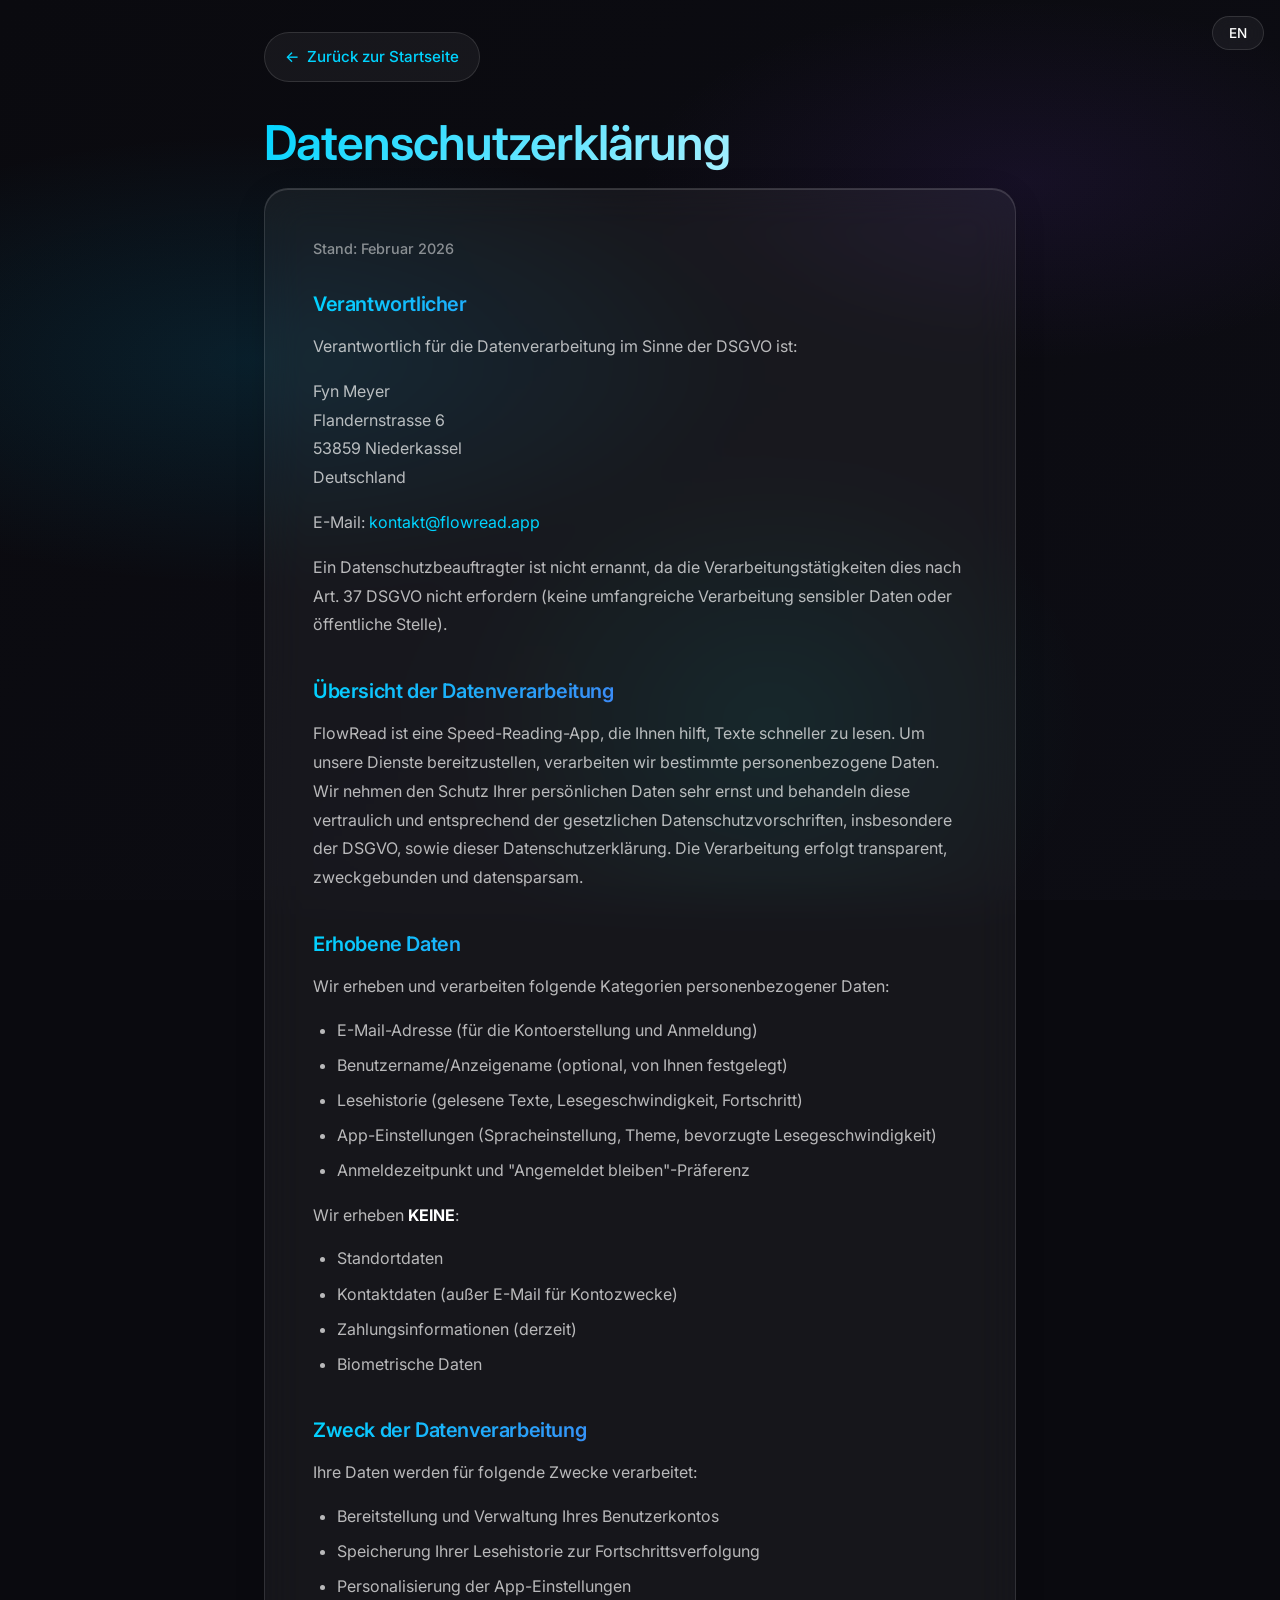
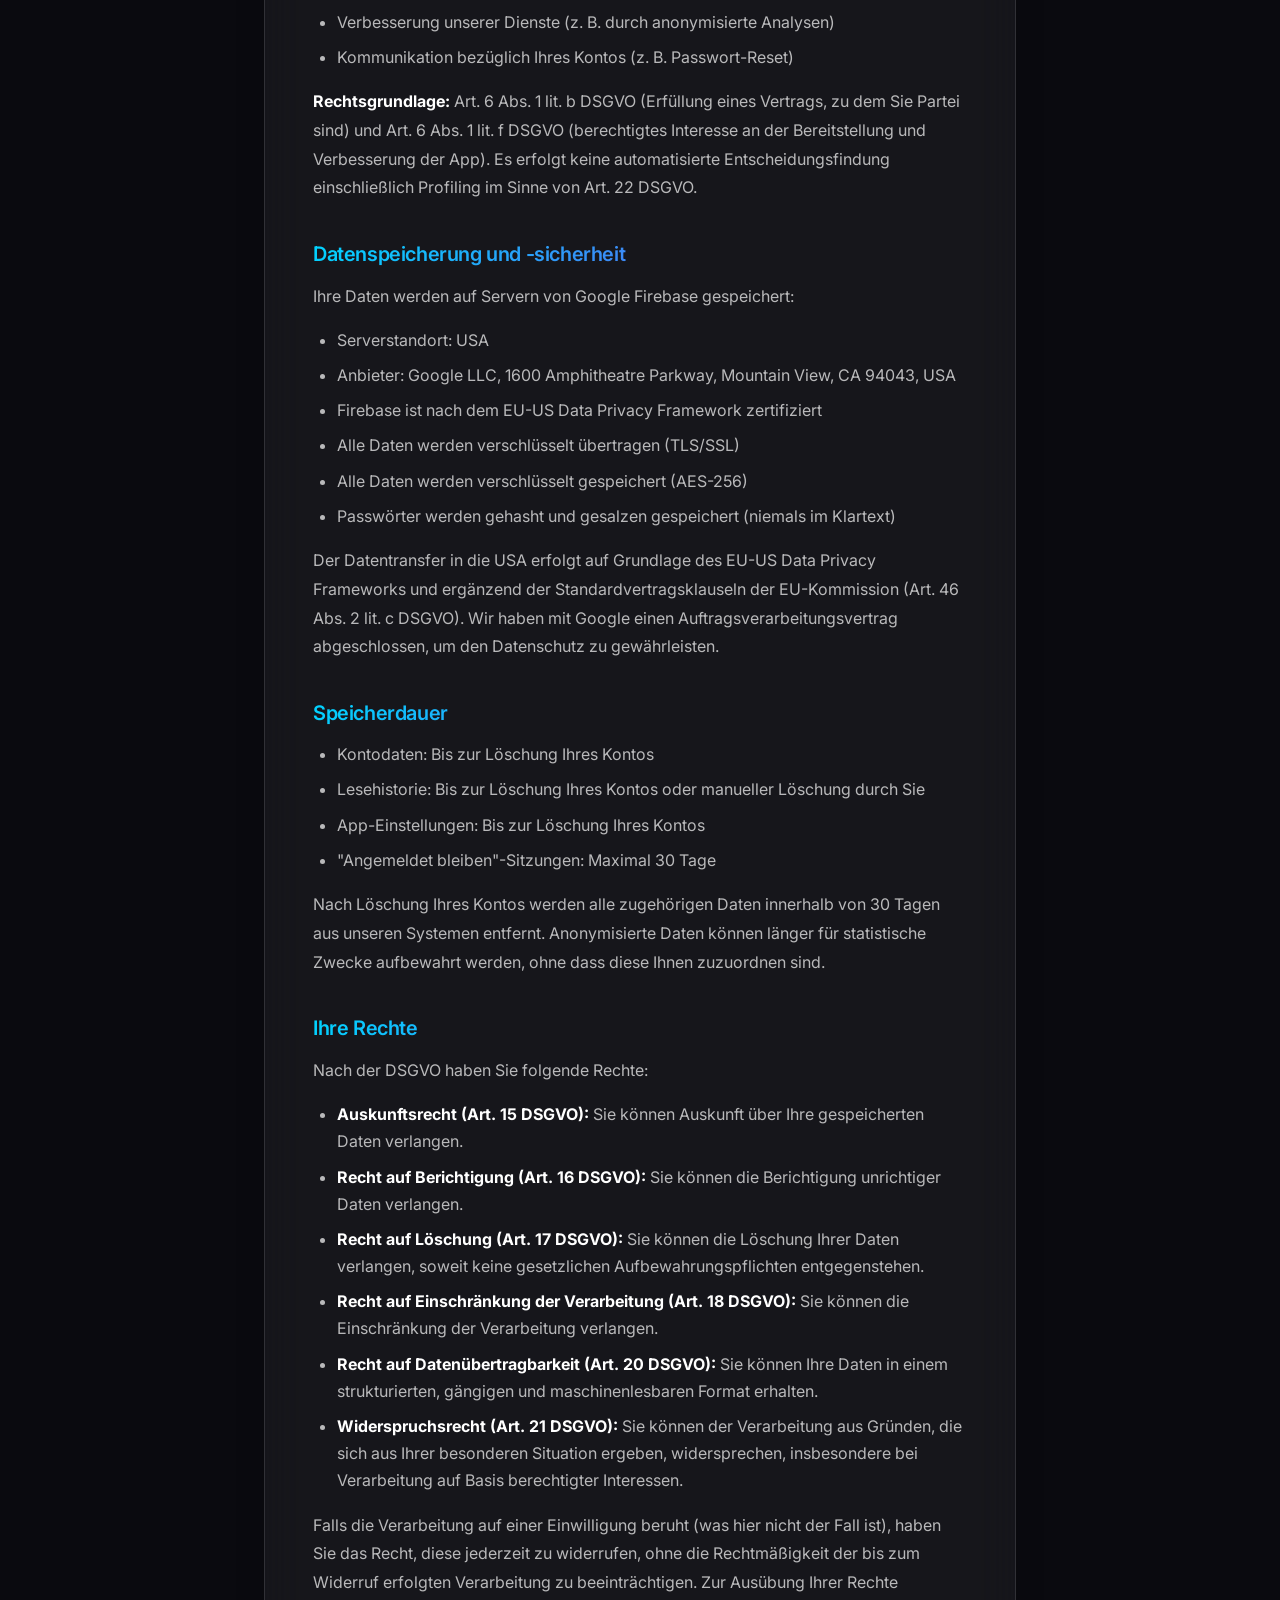
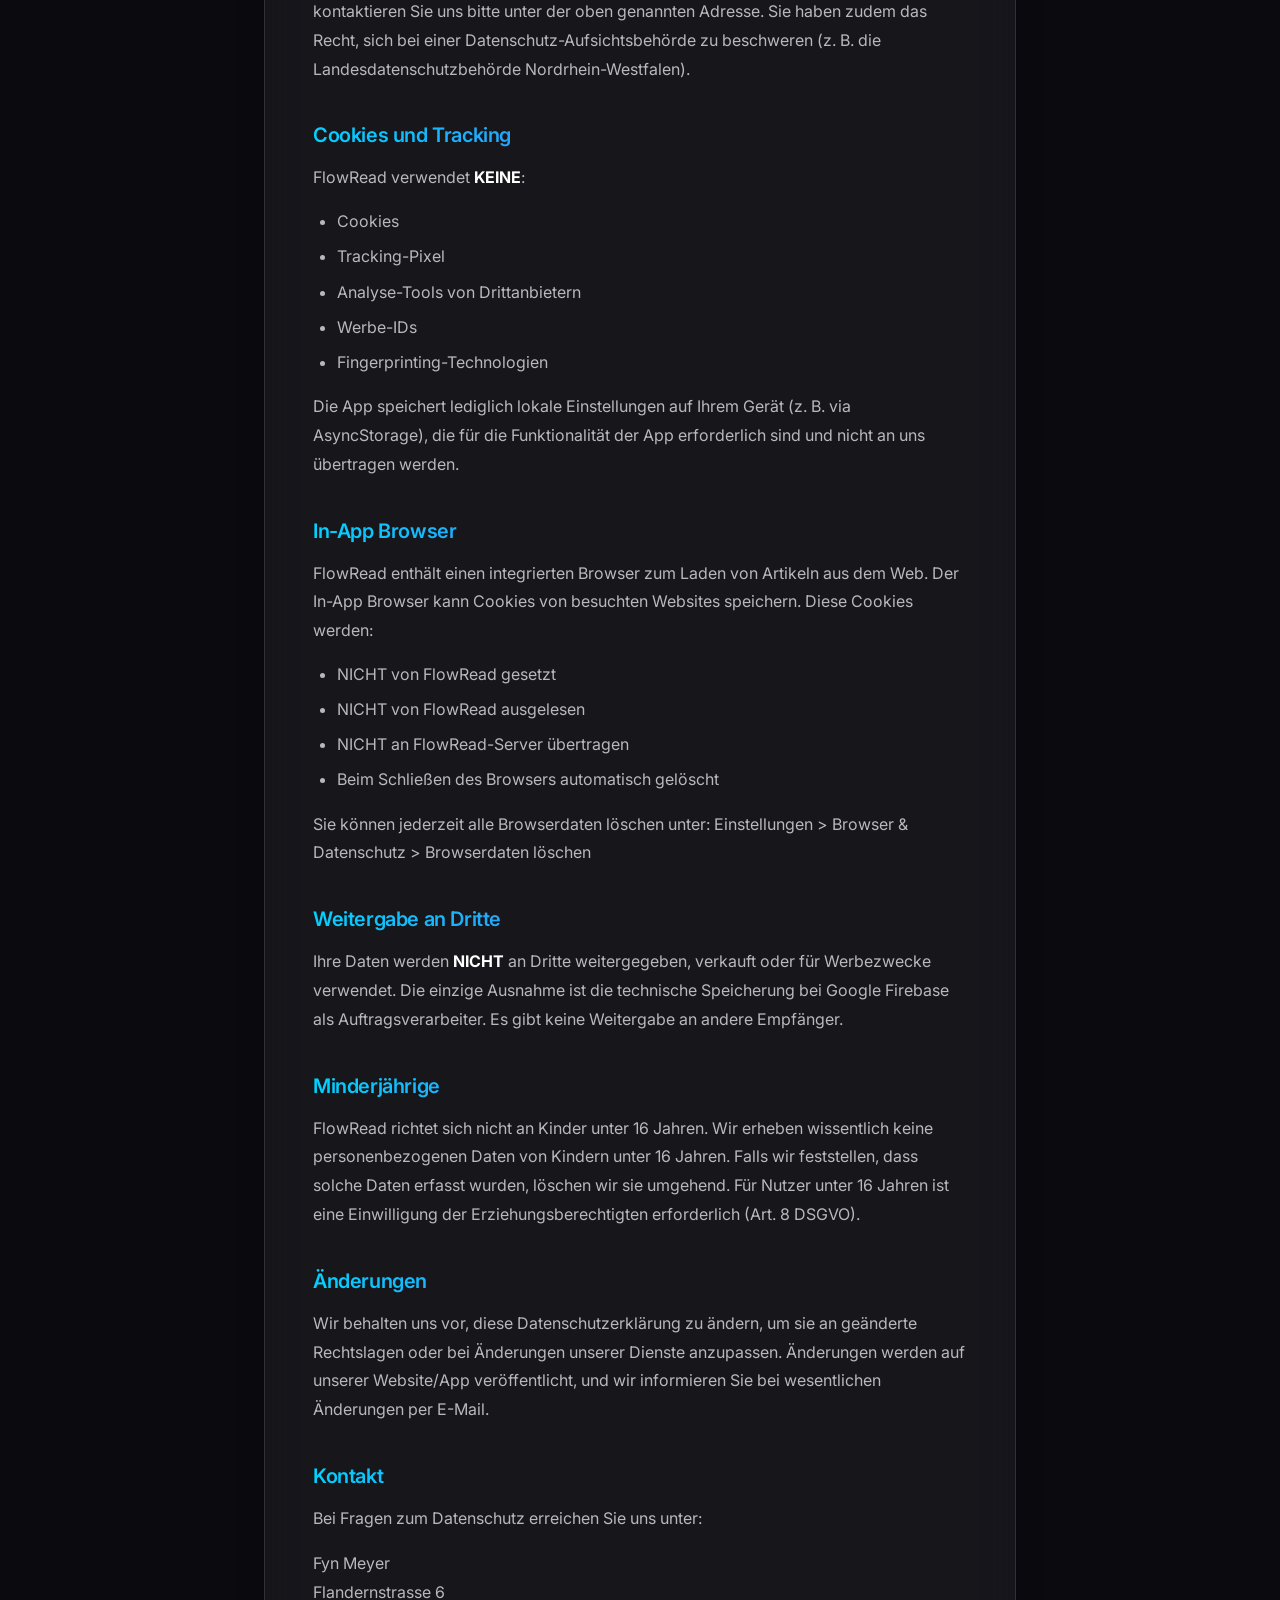
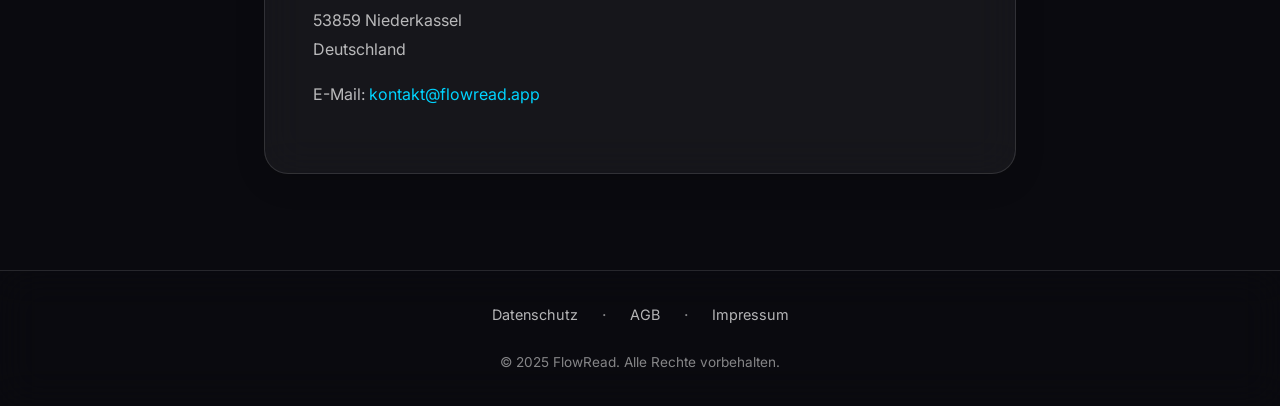
==== datenschutz.html @ d1036f28 "Initial commit: FlowRead website" ====
<!DOCTYPE html>
<html lang="de">
<head>
    <meta charset="UTF-8">
    <meta name="viewport" content="width=device-width, initial-scale=1.0, maximum-scale=5.0, viewport-fit=cover">
    <title>Datenschutz - FlowRead</title>
    <meta name="description" content="Datenschutzerklarung / Privacy Policy - FlowRead Speed Reading App">
    <link rel="icon" type="image/png" href="icon.png">
    <link rel="preconnect" href="https://fonts.googleapis.com">
    <link rel="preconnect" href="https://fonts.gstatic.com" crossorigin>
    <link href="https://fonts.googleapis.com/css2?family=Inter:wght@300;400;500;600;700&display=swap" rel="stylesheet">
    <style>
        /* ===== CSS CUSTOM PROPERTIES ===== */
        :root {
            --font-primary: 'Inter', -apple-system, BlinkMacSystemFont, 'Segoe UI', Roboto, sans-serif;
            --glass-bg: rgba(255, 255, 255, 0.05);
            --glass-bg-hover: rgba(255, 255, 255, 0.08);
            --glass-border: rgba(255, 255, 255, 0.12);
            --glass-border-hover: rgba(255, 255, 255, 0.2);
            --text-primary: #ffffff;
            --text-secondary: rgba(255, 255, 255, 0.7);
            --text-tertiary: rgba(255, 255, 255, 0.5);
            --accent-start: #00D4FF;
            --accent-end: #7C3AED;
            --accent-glow: rgba(0, 212, 255, 0.4);
            --ease-smooth: cubic-bezier(0.25, 0.46, 0.45, 0.94);
            --shadow-glass: 0 8px 32px rgba(0, 0, 0, 0.12), 0 2px 8px rgba(0, 0, 0, 0.06), inset 0 1px 0 rgba(255, 255, 255, 0.15);
            --shadow-glow: 0 0 40px var(--accent-glow);
            --safe-top: env(safe-area-inset-top);
            --safe-bottom: env(safe-area-inset-bottom);
            --safe-left: env(safe-area-inset-left);
            --safe-right: env(safe-area-inset-right);
        }

        *, *::before, *::after {
            margin: 0;
            padding: 0;
            box-sizing: border-box;
        }

        html {
            scroll-behavior: smooth;
        }

        body {
            font-family: var(--font-primary);
            color: var(--text-primary);
            line-height: 1.6;
            font-weight: 400;
            overflow-x: hidden;
            background: #0a0a0f;
            min-height: 100vh;
            padding-left: var(--safe-left);
            padding-right: var(--safe-right);
        }

        /* ===== ANIMATED MESH GRADIENT BACKGROUND ===== */
        .mesh-gradient {
            position: fixed;
            top: 0;
            left: 0;
            width: 100%;
            height: 100%;
            z-index: -1;
            background: linear-gradient(135deg, #0a0a0f 0%, #0d0d14 100%);
        }

        .mesh-gradient::before {
            content: '';
            position: absolute;
            top: 0;
            left: 0;
            width: 100%;
            height: 100%;
            background:
                radial-gradient(ellipse 80% 50% at 20% 40%, rgba(0, 150, 200, 0.15) 0%, transparent 50%),
                radial-gradient(ellipse 60% 40% at 80% 20%, rgba(100, 50, 180, 0.12) 0%, transparent 50%),
                radial-gradient(ellipse 50% 60% at 60% 80%, rgba(0, 180, 160, 0.1) 0%, transparent 50%);
            animation: meshMove 20s ease-in-out infinite;
        }

        @keyframes meshMove {
            0%, 100% { transform: translate(0, 0) scale(1); }
            25% { transform: translate(2%, -2%) scale(1.02); }
            50% { transform: translate(-1%, 3%) scale(0.98); }
            75% { transform: translate(-2%, -1%) scale(1.01); }
        }

        /* ===== TYPOGRAPHY ===== */
        h1, h2, h3 {
            font-weight: 600;
            line-height: 1.2;
            letter-spacing: -0.02em;
        }

        h1 {
            font-size: clamp(2rem, 5vw, 3rem);
            margin-bottom: 1rem;
        }

        .gradient-text {
            background: linear-gradient(135deg, var(--accent-start) 0%, #ffffff 50%, var(--accent-end) 100%);
            -webkit-background-clip: text;
            -webkit-text-fill-color: transparent;
            background-clip: text;
            background-size: 200% 200%;
            animation: gradientShift 8s ease infinite;
        }

        @keyframes gradientShift {
            0%, 100% { background-position: 0% 50%; }
            50% { background-position: 100% 50%; }
        }

        /* ===== MAIN CONTAINER ===== */
        .container {
            max-width: 800px;
            margin: 0 auto;
            padding: calc(2rem + var(--safe-top)) 1.5rem calc(2rem + var(--safe-bottom));
            position: relative;
            z-index: 1;
        }

        /* ===== BACK LINK ===== */
        .back-link {
            display: inline-flex;
            align-items: center;
            gap: 0.5rem;
            margin-bottom: 2rem;
            color: var(--accent-start);
            text-decoration: none;
            font-size: 0.95rem;
            font-weight: 500;
            padding: 0.75rem 1.25rem;
            background: var(--glass-bg);
            border: 1px solid var(--glass-border);
            border-radius: 50px;
            transition: all 0.3s var(--ease-smooth);
        }

        .back-link:hover {
            background: linear-gradient(135deg, var(--accent-start), var(--accent-end));
            color: #ffffff;
            border-color: transparent;
            box-shadow: var(--shadow-glow);
        }

        /* ===== LEGAL SECTION ===== */
        .legal-section {
            background: var(--glass-bg);
            backdrop-filter: blur(20px);
            -webkit-backdrop-filter: blur(20px);
            border: 1px solid var(--glass-border);
            border-radius: 24px;
            padding: 3rem;
            box-shadow: var(--shadow-glass);
        }

        .last-updated {
            color: var(--text-tertiary);
            font-size: 0.9rem;
            margin-bottom: 2rem;
            font-weight: 500;
        }

        .legal-content h3 {
            background: linear-gradient(135deg, var(--accent-start), var(--accent-end));
            -webkit-background-clip: text;
            -webkit-text-fill-color: transparent;
            background-clip: text;
            margin-top: 2.5rem;
            margin-bottom: 1rem;
            font-weight: 600;
            font-size: 1.25rem;
        }

        .legal-content h3:first-child {
            margin-top: 0;
        }

        .legal-content p {
            color: var(--text-secondary);
            margin-bottom: 1rem;
            line-height: 1.8;
        }

        .legal-content ul {
            margin-bottom: 1rem;
            padding-left: 1.5rem;
        }

        .legal-content li {
            color: var(--text-secondary);
            margin-bottom: 0.5rem;
            line-height: 1.7;
        }

        .legal-content a {
            color: var(--accent-start);
            text-decoration: none;
            transition: all 0.3s var(--ease-smooth);
        }

        .legal-content a:hover {
            text-decoration: underline;
            text-shadow: 0 0 10px var(--accent-glow);
        }

        .legal-content strong {
            color: var(--text-primary);
        }

        /* ===== LANGUAGE SWITCHING ===== */
        .lang-de, .lang-en { display: none; }
        [data-lang="de"] .lang-de { display: block; }
        [data-lang="en"] .lang-en { display: block; }
        [data-lang="de"] .lang-de-inline { display: inline; }
        [data-lang="en"] .lang-en-inline { display: inline; }
        .lang-de-inline, .lang-en-inline { display: none; }

        .lang-switch {
            position: fixed;
            top: calc(1rem + var(--safe-top));
            right: calc(1rem + var(--safe-right));
            background: var(--glass-bg);
            backdrop-filter: blur(10px);
            border: 1px solid var(--glass-border);
            border-radius: 50px;
            padding: 0.5rem 1rem;
            color: var(--text-primary);
            cursor: pointer;
            font-size: 0.85rem;
            font-weight: 500;
            font-family: var(--font-primary);
            transition: all 0.3s var(--ease-smooth);
            z-index: 100;
        }

        .lang-switch:hover {
            background: var(--glass-bg-hover);
            border-color: var(--accent-start);
            box-shadow: var(--shadow-glow);
        }

        /* ===== FOOTER ===== */
        footer {
            background: rgba(10, 10, 15, 0.8);
            backdrop-filter: blur(20px);
            -webkit-backdrop-filter: blur(20px);
            border-top: 1px solid var(--glass-border);
            padding: 2rem 1.5rem calc(2rem + var(--safe-bottom));
            margin-top: 4rem;
            position: relative;
            z-index: 1;
        }

        .footer-content {
            max-width: 800px;
            margin: 0 auto;
            text-align: center;
        }

        .footer-links {
            display: flex;
            justify-content: center;
            gap: 1.5rem;
            flex-wrap: wrap;
            margin-bottom: 1.5rem;
        }

        .footer-links a {
            color: var(--text-secondary);
            text-decoration: none;
            font-size: 0.9rem;
            transition: all 0.3s var(--ease-smooth);
        }

        .footer-links a:hover {
            color: var(--accent-start);
        }

        .footer-links .separator {
            color: var(--text-tertiary);
        }

        .footer-bottom p {
            font-size: 0.85rem;
            color: var(--text-tertiary);
        }

        /* ===== RESPONSIVE ===== */
        @media (max-width: 600px) {
            .container {
                padding: calc(1.5rem + var(--safe-top)) 1rem calc(1.5rem + var(--safe-bottom));
            }

            .legal-section {
                padding: 1.5rem;
                border-radius: 20px;
            }

            .footer-links {
                flex-direction: column;
                gap: 0.75rem;
            }

            .footer-links .separator {
                display: none;
            }
        }
    </style>
</head>
<body data-lang="de">
    <div class="mesh-gradient"></div>

    <button class="lang-switch" onclick="toggleLanguage()">
        <span class="lang-de-inline">EN</span>
        <span class="lang-en-inline">DE</span>
    </button>

    <div class="container">
        <a href="index.html" class="back-link">
            <span>&#8592;</span>
            <span class="lang-de-inline">Zur&uuml;ck zur Startseite</span>
            <span class="lang-en-inline">Back to Homepage</span>
        </a>

        <h1 class="gradient-text">
            <span class="lang-de">Datenschutzerkl&auml;rung</span>
            <span class="lang-en">Privacy Policy</span>
        </h1>

        <!-- German Privacy Policy -->
        <div class="lang-de">
            <div class="legal-section">
                <p class="last-updated">Stand: Februar 2026</p>
                <div class="legal-content">
                    <h3>Verantwortlicher</h3>
                    <p>Verantwortlich f&uuml;r die Datenverarbeitung im Sinne der DSGVO ist:</p>
                    <p>Fyn Meyer<br>
                    Flandernstrasse 6<br>
                    53859 Niederkassel<br>
                    Deutschland</p>
                    <p>E-Mail: <a href="mailto:kontakt@flowread.app">kontakt@flowread.app</a></p>
                    <p>Ein Datenschutzbeauftragter ist nicht ernannt, da die Verarbeitungst&auml;tigkeiten dies nach Art. 37 DSGVO nicht erfordern (keine umfangreiche Verarbeitung sensibler Daten oder &ouml;ffentliche Stelle).</p>

                    <h3>&Uuml;bersicht der Datenverarbeitung</h3>
                    <p>FlowRead ist eine Speed-Reading-App, die Ihnen hilft, Texte schneller zu lesen. Um unsere Dienste bereitzustellen, verarbeiten wir bestimmte personenbezogene Daten. Wir nehmen den Schutz Ihrer pers&ouml;nlichen Daten sehr ernst und behandeln diese vertraulich und entsprechend der gesetzlichen Datenschutzvorschriften, insbesondere der DSGVO, sowie dieser Datenschutzerkl&auml;rung. Die Verarbeitung erfolgt transparent, zweckgebunden und datensparsam.</p>

                    <h3>Erhobene Daten</h3>
                    <p>Wir erheben und verarbeiten folgende Kategorien personenbezogener Daten:</p>
                    <ul>
                        <li>E-Mail-Adresse (f&uuml;r die Kontoerstellung und Anmeldung)</li>
                        <li>Benutzername/Anzeigename (optional, von Ihnen festgelegt)</li>
                        <li>Lesehistorie (gelesene Texte, Lesegeschwindigkeit, Fortschritt)</li>
                        <li>App-Einstellungen (Spracheinstellung, Theme, bevorzugte Lesegeschwindigkeit)</li>
                        <li>Anmeldezeitpunkt und "Angemeldet bleiben"-Pr&auml;ferenz</li>
                    </ul>
                    <p>Wir erheben <strong>KEINE</strong>:</p>
                    <ul>
                        <li>Standortdaten</li>
                        <li>Kontaktdaten (au&szlig;er E-Mail f&uuml;r Kontozwecke)</li>
                        <li>Zahlungsinformationen (derzeit)</li>
                        <li>Biometrische Daten</li>
                    </ul>

                    <h3>Zweck der Datenverarbeitung</h3>
                    <p>Ihre Daten werden f&uuml;r folgende Zwecke verarbeitet:</p>
                    <ul>
                        <li>Bereitstellung und Verwaltung Ihres Benutzerkontos</li>
                        <li>Speicherung Ihrer Lesehistorie zur Fortschrittsverfolgung</li>
                        <li>Personalisierung der App-Einstellungen</li>
                        <li>Verbesserung unserer Dienste (z. B. durch anonymisierte Analysen)</li>
                        <li>Kommunikation bez&uuml;glich Ihres Kontos (z. B. Passwort-Reset)</li>
                    </ul>
                    <p><strong>Rechtsgrundlage:</strong> Art. 6 Abs. 1 lit. b DSGVO (Erf&uuml;llung eines Vertrags, zu dem Sie Partei sind) und Art. 6 Abs. 1 lit. f DSGVO (berechtigtes Interesse an der Bereitstellung und Verbesserung der App). Es erfolgt keine automatisierte Entscheidungsfindung einschlie&szlig;lich Profiling im Sinne von Art. 22 DSGVO.</p>

                    <h3>Datenspeicherung und -sicherheit</h3>
                    <p>Ihre Daten werden auf Servern von Google Firebase gespeichert:</p>
                    <ul>
                        <li>Serverstandort: USA</li>
                        <li>Anbieter: Google LLC, 1600 Amphitheatre Parkway, Mountain View, CA 94043, USA</li>
                        <li>Firebase ist nach dem EU-US Data Privacy Framework zertifiziert</li>
                        <li>Alle Daten werden verschl&uuml;sselt &uuml;bertragen (TLS/SSL)</li>
                        <li>Alle Daten werden verschl&uuml;sselt gespeichert (AES-256)</li>
                        <li>Passw&ouml;rter werden gehasht und gesalzen gespeichert (niemals im Klartext)</li>
                    </ul>
                    <p>Der Datentransfer in die USA erfolgt auf Grundlage des EU-US Data Privacy Frameworks und erg&auml;nzend der Standardvertragsklauseln der EU-Kommission (Art. 46 Abs. 2 lit. c DSGVO). Wir haben mit Google einen Auftragsverarbeitungsvertrag abgeschlossen, um den Datenschutz zu gew&auml;hrleisten.</p>

                    <h3>Speicherdauer</h3>
                    <ul>
                        <li>Kontodaten: Bis zur L&ouml;schung Ihres Kontos</li>
                        <li>Lesehistorie: Bis zur L&ouml;schung Ihres Kontos oder manueller L&ouml;schung durch Sie</li>
                        <li>App-Einstellungen: Bis zur L&ouml;schung Ihres Kontos</li>
                        <li>"Angemeldet bleiben"-Sitzungen: Maximal 30 Tage</li>
                    </ul>
                    <p>Nach L&ouml;schung Ihres Kontos werden alle zugeh&ouml;rigen Daten innerhalb von 30 Tagen aus unseren Systemen entfernt. Anonymisierte Daten k&ouml;nnen l&auml;nger f&uuml;r statistische Zwecke aufbewahrt werden, ohne dass diese Ihnen zuzuordnen sind.</p>

                    <h3>Ihre Rechte</h3>
                    <p>Nach der DSGVO haben Sie folgende Rechte:</p>
                    <ul>
                        <li><strong>Auskunftsrecht (Art. 15 DSGVO):</strong> Sie k&ouml;nnen Auskunft &uuml;ber Ihre gespeicherten Daten verlangen.</li>
                        <li><strong>Recht auf Berichtigung (Art. 16 DSGVO):</strong> Sie k&ouml;nnen die Berichtigung unrichtiger Daten verlangen.</li>
                        <li><strong>Recht auf L&ouml;schung (Art. 17 DSGVO):</strong> Sie k&ouml;nnen die L&ouml;schung Ihrer Daten verlangen, soweit keine gesetzlichen Aufbewahrungspflichten entgegenstehen.</li>
                        <li><strong>Recht auf Einschr&auml;nkung der Verarbeitung (Art. 18 DSGVO):</strong> Sie k&ouml;nnen die Einschr&auml;nkung der Verarbeitung verlangen.</li>
                        <li><strong>Recht auf Daten&uuml;bertragbarkeit (Art. 20 DSGVO):</strong> Sie k&ouml;nnen Ihre Daten in einem strukturierten, g&auml;ngigen und maschinenlesbaren Format erhalten.</li>
                        <li><strong>Widerspruchsrecht (Art. 21 DSGVO):</strong> Sie k&ouml;nnen der Verarbeitung aus Gr&uuml;nden, die sich aus Ihrer besonderen Situation ergeben, widersprechen, insbesondere bei Verarbeitung auf Basis berechtigter Interessen.</li>
                    </ul>
                    <p>Falls die Verarbeitung auf einer Einwilligung beruht (was hier nicht der Fall ist), haben Sie das Recht, diese jederzeit zu widerrufen, ohne die Rechtm&auml;&szlig;igkeit der bis zum Widerruf erfolgten Verarbeitung zu beeintr&auml;chtigen. Zur Aus&uuml;bung Ihrer Rechte kontaktieren Sie uns bitte unter der oben genannten Adresse. Sie haben zudem das Recht, sich bei einer Datenschutz-Aufsichtsbeh&ouml;rde zu beschweren (z. B. die Landesdatenschutzbeh&ouml;rde Nordrhein-Westfalen).</p>

                    <h3>Cookies und Tracking</h3>
                    <p>FlowRead verwendet <strong>KEINE</strong>:</p>
                    <ul>
                        <li>Cookies</li>
                        <li>Tracking-Pixel</li>
                        <li>Analyse-Tools von Drittanbietern</li>
                        <li>Werbe-IDs</li>
                        <li>Fingerprinting-Technologien</li>
                    </ul>
                    <p>Die App speichert lediglich lokale Einstellungen auf Ihrem Ger&auml;t (z. B. via AsyncStorage), die f&uuml;r die Funktionalit&auml;t der App erforderlich sind und nicht an uns &uuml;bertragen werden.</p>

                    <h3>In-App Browser</h3>
                    <p>FlowRead enth&auml;lt einen integrierten Browser zum Laden von Artikeln aus dem Web. Der In-App Browser kann Cookies von besuchten Websites speichern. Diese Cookies werden:</p>
                    <ul>
                        <li>NICHT von FlowRead gesetzt</li>
                        <li>NICHT von FlowRead ausgelesen</li>
                        <li>NICHT an FlowRead-Server &uuml;bertragen</li>
                        <li>Beim Schlie&szlig;en des Browsers automatisch gel&ouml;scht</li>
                    </ul>
                    <p>Sie k&ouml;nnen jederzeit alle Browserdaten l&ouml;schen unter: Einstellungen &gt; Browser &amp; Datenschutz &gt; Browserdaten l&ouml;schen</p>

                    <h3>Weitergabe an Dritte</h3>
                    <p>Ihre Daten werden <strong>NICHT</strong> an Dritte weitergegeben, verkauft oder f&uuml;r Werbezwecke verwendet. Die einzige Ausnahme ist die technische Speicherung bei Google Firebase als Auftragsverarbeiter. Es gibt keine Weitergabe an andere Empf&auml;nger.</p>

                    <h3>Minderj&auml;hrige</h3>
                    <p>FlowRead richtet sich nicht an Kinder unter 16 Jahren. Wir erheben wissentlich keine personenbezogenen Daten von Kindern unter 16 Jahren. Falls wir feststellen, dass solche Daten erfasst wurden, l&ouml;schen wir sie umgehend. F&uuml;r Nutzer unter 16 Jahren ist eine Einwilligung der Erziehungsberechtigten erforderlich (Art. 8 DSGVO).</p>

                    <h3>&Auml;nderungen</h3>
                    <p>Wir behalten uns vor, diese Datenschutzerkl&auml;rung zu &auml;ndern, um sie an ge&auml;nderte Rechtslagen oder bei &Auml;nderungen unserer Dienste anzupassen. &Auml;nderungen werden auf unserer Website/App ver&ouml;ffentlicht, und wir informieren Sie bei wesentlichen &Auml;nderungen per E-Mail.</p>

                    <h3>Kontakt</h3>
                    <p>Bei Fragen zum Datenschutz erreichen Sie uns unter:</p>
                    <p>Fyn Meyer<br>
                    Flandernstrasse 6<br>
                    53859 Niederkassel<br>
                    Deutschland</p>
                    <p>E-Mail: <a href="mailto:kontakt@flowread.app">kontakt@flowread.app</a></p>
                </div>
            </div>
        </div>

        <!-- English Privacy Policy -->
        <div class="lang-en">
            <div class="legal-section">
                <p class="last-updated">Last updated: February 2026</p>
                <div class="legal-content">
                    <h3>Data Controller</h3>
                    <p>The party responsible for data processing under the GDPR is:</p>
                    <p>Fyn Meyer<br>
                    Flandernstrasse 6<br>
                    53859 Niederkassel<br>
                    Germany</p>
                    <p>Email: <a href="mailto:kontakt@flowread.app">kontakt@flowread.app</a></p>
                    <p>A data protection officer has not been appointed, as the processing activities do not require this under Art. 37 GDPR (no extensive processing of sensitive data or public authority).</p>

                    <h3>Overview of Data Processing</h3>
                    <p>FlowRead is a speed reading app designed to help you read texts faster. To provide our services, we process certain personal data. We take the protection of your personal data very seriously and treat it confidentially and in accordance with statutory data protection regulations, in particular the GDPR, and this privacy policy. Processing is carried out transparently, for specified purposes, and with data minimization.</p>

                    <h3>Data Collected</h3>
                    <p>We collect and process the following categories of personal data:</p>
                    <ul>
                        <li>Email address (for account creation and login)</li>
                        <li>Username/display name (optional, set by you)</li>
                        <li>Reading history (texts read, reading speed, progress)</li>
                        <li>App settings (language preference, theme, preferred reading speed)</li>
                        <li>Login timestamp and "Stay logged in" preference</li>
                    </ul>
                    <p>We <strong>DO NOT</strong> collect:</p>
                    <ul>
                        <li>Location data</li>
                        <li>Contact information (except email for account purposes)</li>
                        <li>Payment information (currently)</li>
                        <li>Biometric data</li>
                    </ul>

                    <h3>Purpose of Data Processing</h3>
                    <p>Your data is processed for the following purposes:</p>
                    <ul>
                        <li>Providing and managing your user account</li>
                        <li>Storing your reading history for progress tracking</li>
                        <li>Personalizing app settings</li>
                        <li>Improving our services (e.g., through anonymized analyses)</li>
                        <li>Communication regarding your account (e.g., password reset)</li>
                    </ul>
                    <p><strong>Legal basis:</strong> Art. 6(1)(b) GDPR (performance of a contract to which you are a party) and Art. 6(1)(f) GDPR (legitimate interest in providing and improving the app). No automated decision-making including profiling within the meaning of Art. 22 GDPR takes place.</p>

                    <h3>Data Storage and Security</h3>
                    <p>Your data is stored on Google Firebase servers:</p>
                    <ul>
                        <li>Server location: USA</li>
                        <li>Provider: Google LLC, 1600 Amphitheatre Parkway, Mountain View, CA 94043, USA</li>
                        <li>Firebase is certified under the EU-US Data Privacy Framework</li>
                        <li>All data is encrypted in transit (TLS/SSL)</li>
                        <li>All data is encrypted at rest (AES-256)</li>
                        <li>Passwords are hashed and salted (never stored in plain text)</li>
                    </ul>
                    <p>Data transfer to the USA is based on the EU-US Data Privacy Framework and additionally the EU Commission's Standard Contractual Clauses (Art. 46(2)(c) GDPR). We have concluded a data processing agreement with Google to ensure data protection.</p>

                    <h3>Storage Duration</h3>
                    <ul>
                        <li>Account data: Until deletion of your account</li>
                        <li>Reading history: Until deletion of your account or manual deletion by you</li>
                        <li>App settings: Until deletion of your account</li>
                        <li>"Stay logged in" sessions: Maximum 30 days</li>
                    </ul>
                    <p>After deletion of your account, all associated data will be removed from our systems within 30 days. Anonymized data may be retained longer for statistical purposes without being attributable to you.</p>

                    <h3>Your Rights</h3>
                    <p>Under the GDPR, you have the following rights:</p>
                    <ul>
                        <li><strong>Right of access (Art. 15 GDPR):</strong> You can request information about your stored data.</li>
                        <li><strong>Right to rectification (Art. 16 GDPR):</strong> You can request correction of inaccurate data.</li>
                        <li><strong>Right to erasure (Art. 17 GDPR):</strong> You can request deletion of your data, provided no legal retention obligations apply.</li>
                        <li><strong>Right to restriction of processing (Art. 18 GDPR):</strong> You can request restriction of processing.</li>
                        <li><strong>Right to data portability (Art. 20 GDPR):</strong> You can receive your data in a structured, commonly used and machine-readable format.</li>
                        <li><strong>Right to object (Art. 21 GDPR):</strong> You can object to processing for reasons relating to your particular situation, especially where processing is based on legitimate interests.</li>
                    </ul>
                    <p>If processing is based on consent (which is not the case here), you have the right to withdraw it at any time without affecting the lawfulness of processing prior to withdrawal. To exercise your rights, please contact us at the address above. You also have the right to lodge a complaint with a data protection supervisory authority (e.g., the State Data Protection Authority of North Rhine-Westphalia).</p>

                    <h3>Cookies and Tracking</h3>
                    <p>FlowRead <strong>does NOT</strong> use:</p>
                    <ul>
                        <li>Cookies</li>
                        <li>Tracking pixels</li>
                        <li>Third-party analytics tools</li>
                        <li>Advertising IDs</li>
                        <li>Fingerprinting technologies</li>
                    </ul>
                    <p>The app only stores local settings on your device (e.g., via AsyncStorage) that are necessary for app functionality and are not transmitted to us.</p>

                    <h3>In-App Browser</h3>
                    <p>FlowRead includes an integrated browser for loading articles from the web. The in-app browser may store cookies from visited websites. These cookies are:</p>
                    <ul>
                        <li>NOT set by FlowRead</li>
                        <li>NOT read by FlowRead</li>
                        <li>NOT transmitted to FlowRead servers</li>
                        <li>Automatically deleted when closing the browser</li>
                    </ul>
                    <p>You can delete all browser data at any time under: Settings &gt; Browser &amp; Privacy &gt; Clear Browser Data</p>

                    <h3>Disclosure to Third Parties</h3>
                    <p>Your data is <strong>NOT</strong> shared with, sold to, or used for advertising purposes by third parties. The only exception is technical storage with Google Firebase as a data processor. There is no disclosure to other recipients.</p>

                    <h3>Minors</h3>
                    <p>FlowRead is not directed at children under 16 years of age. We do not knowingly collect personal data from children under 16. If we discover that such data has been collected, we will delete it immediately. For users under 16, parental consent is required (Art. 8 GDPR).</p>

                    <h3>Changes</h3>
                    <p>We reserve the right to modify this privacy policy to adapt it to changed legal situations or when changes are made to our services. Changes will be published on our website/app, and we will inform you of material changes by email.</p>

                    <h3>Contact</h3>
                    <p>For questions about data protection, you can reach us at:</p>
                    <p>Fyn Meyer<br>
                    Flandernstrasse 6<br>
                    53859 Niederkassel<br>
                    Germany</p>
                    <p>Email: <a href="mailto:kontakt@flowread.app">kontakt@flowread.app</a></p>
                </div>
            </div>
        </div>
    </div>

    <footer>
        <div class="footer-content">
            <div class="footer-links">
                <a href="datenschutz.html">
                    <span class="lang-de-inline">Datenschutz</span>
                    <span class="lang-en-inline">Privacy Policy</span>
                </a>
                <span class="separator">&middot;</span>
                <a href="nutzungsbedingungen.html">
                    <span class="lang-de-inline">AGB</span>
                    <span class="lang-en-inline">Terms of Service</span>
                </a>
                <span class="separator">&middot;</span>
                <a href="impressum.html">
                    <span class="lang-de-inline">Impressum</span>
                    <span class="lang-en-inline">Legal Notice</span>
                </a>
            </div>
            <div class="footer-bottom">
                <p>&copy; 2025 FlowRead. <span class="lang-de-inline">Alle Rechte vorbehalten.</span><span class="lang-en-inline">All rights reserved.</span></p>
            </div>
        </div>
    </footer>

    <script>
        function toggleLanguage() {
            const body = document.body;
            const currentLang = body.getAttribute('data-lang');
            const newLang = currentLang === 'de' ? 'en' : 'de';
            body.setAttribute('data-lang', newLang);
            document.documentElement.lang = newLang;
            localStorage.setItem('flowread-lang', newLang);
        }

        const savedLang = localStorage.getItem('flowread-lang');
        if (savedLang) {
            document.body.setAttribute('data-lang', savedLang);
            document.documentElement.lang = savedLang;
        }
    </script>
</body>
</html>
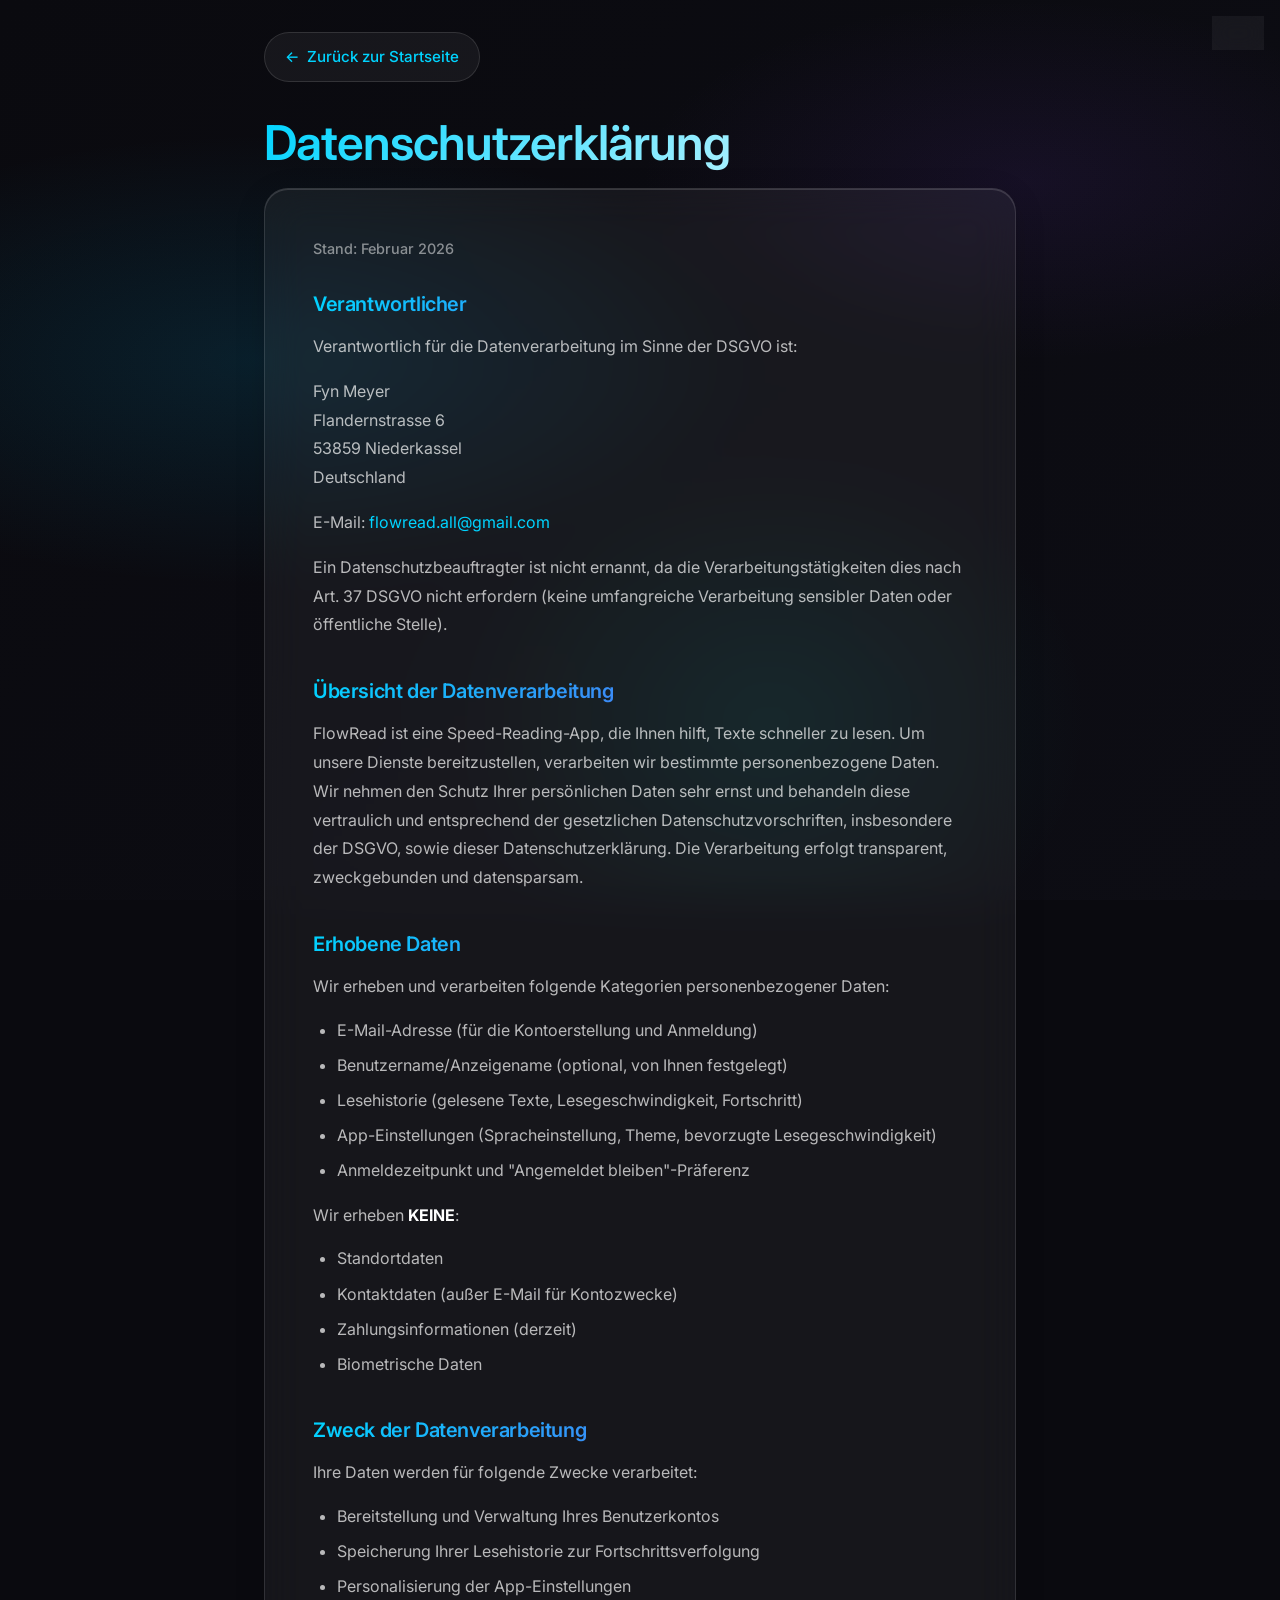
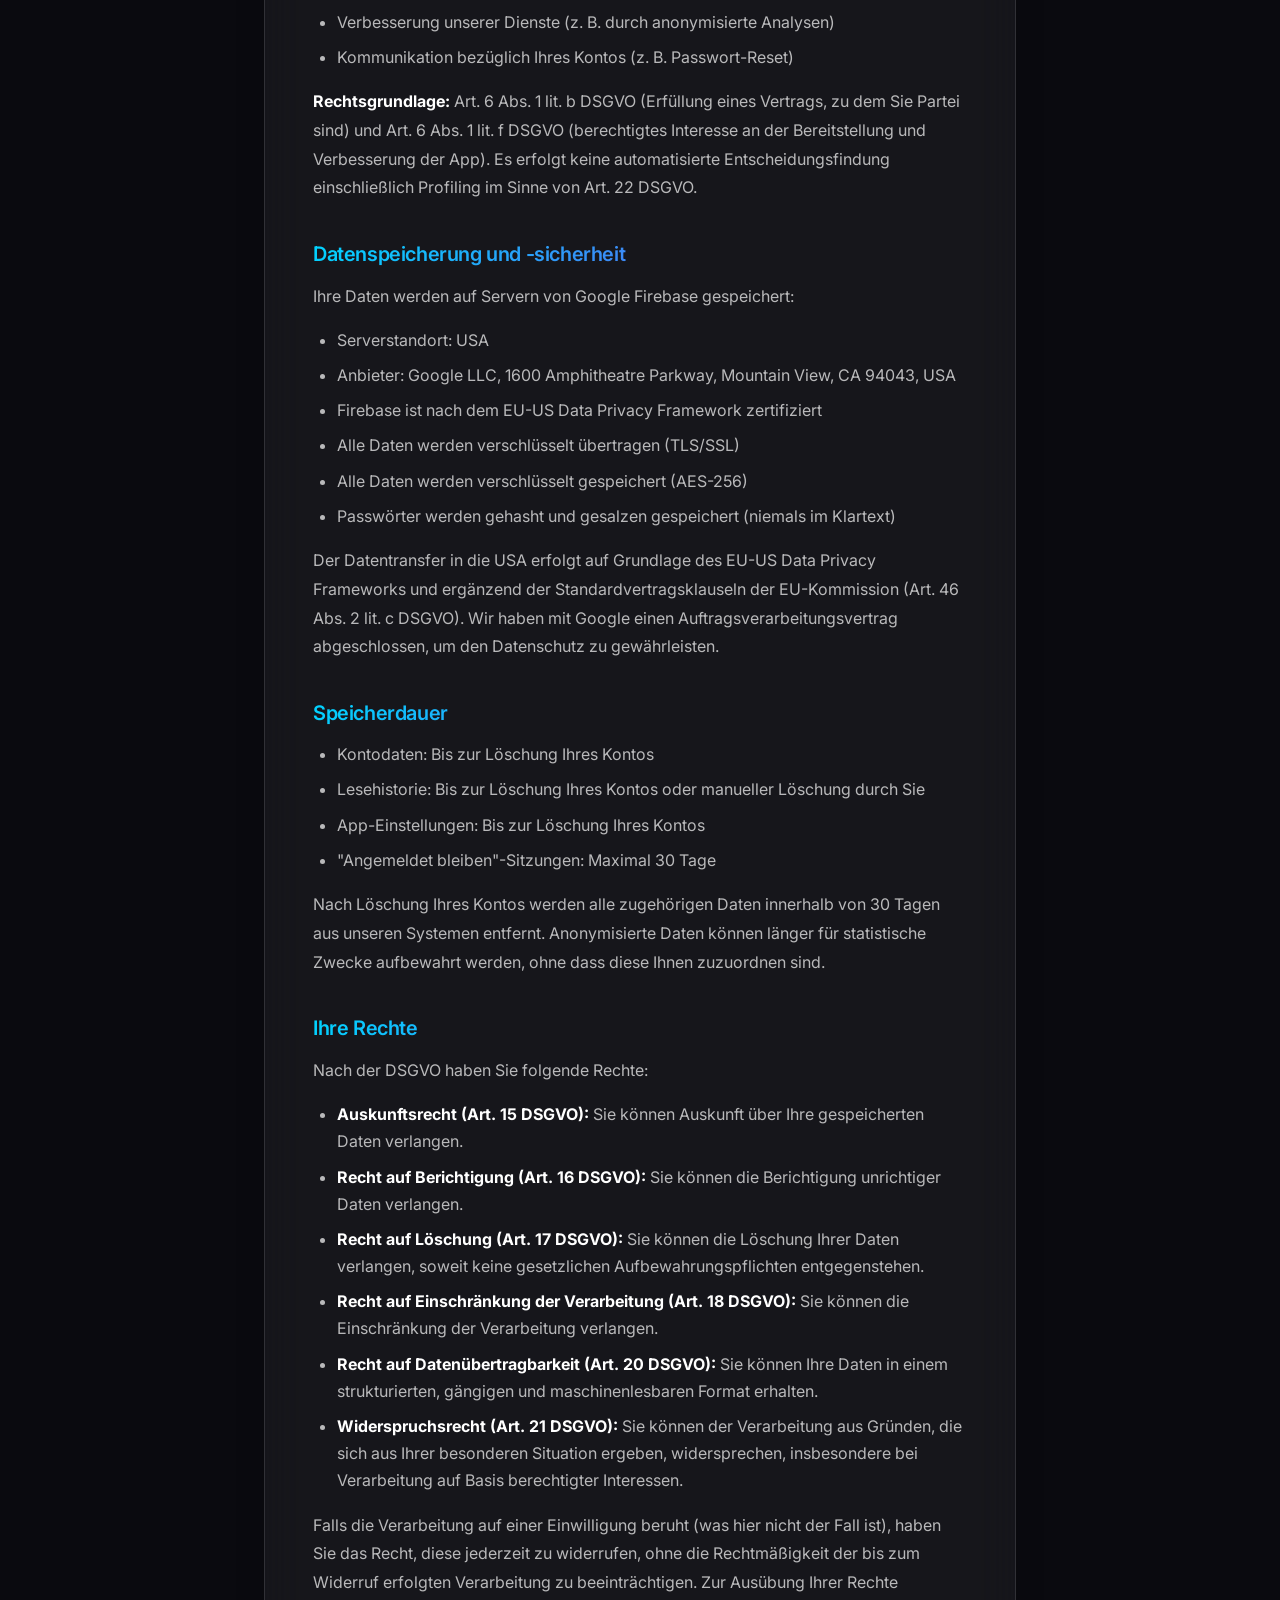
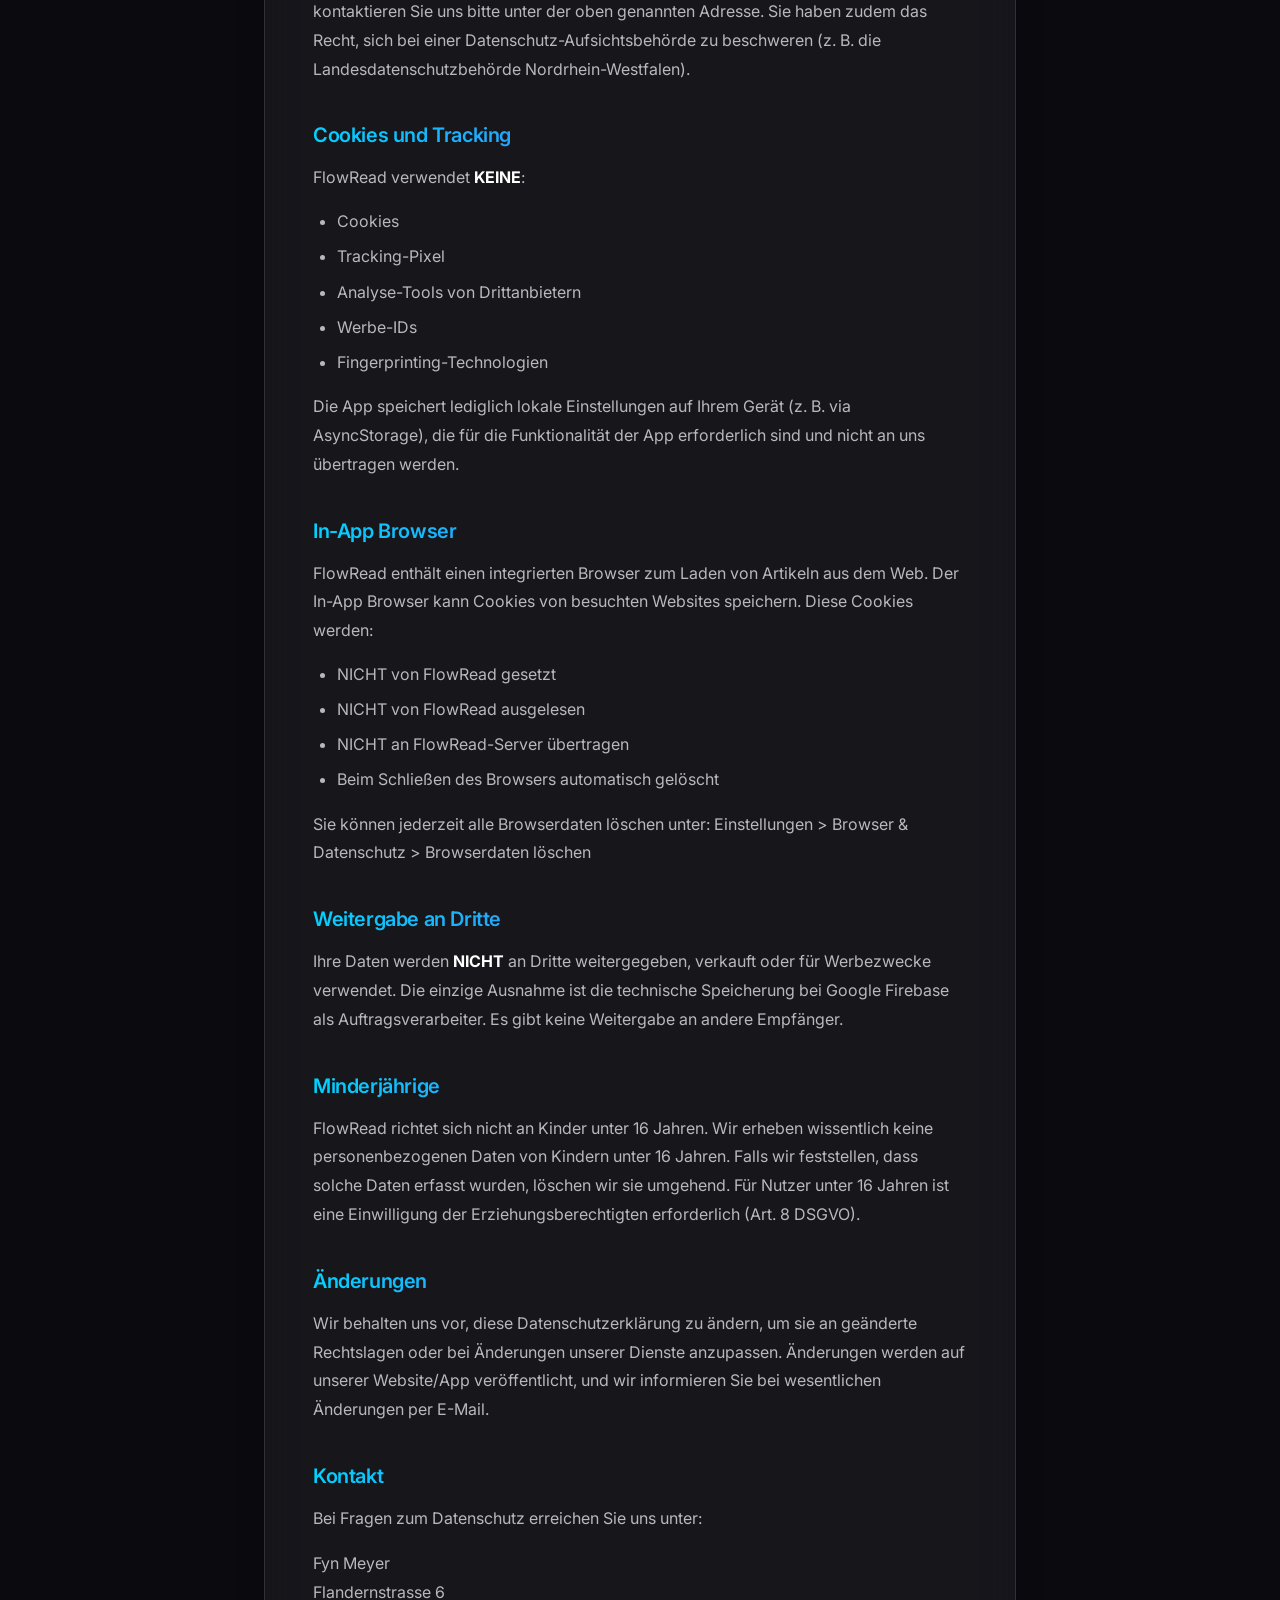
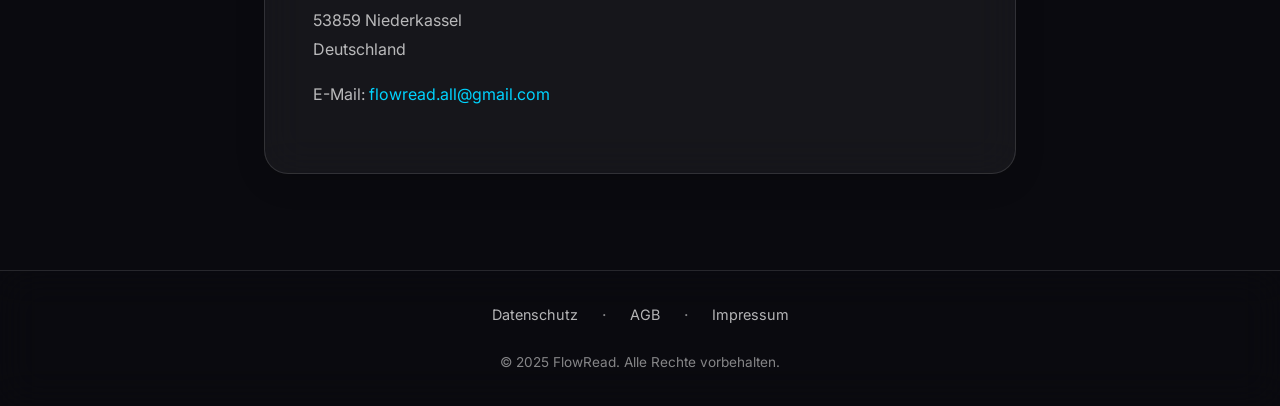
==== commit ff66665f: "Update all email addresses to flowread.all@gmail.com" ====
--- a/datenschutz.html
+++ b/datenschutz.html
@@ -341,7 +341,7 @@
                     Flandernstrasse 6<br>
                     53859 Niederkassel<br>
                     Deutschland</p>
-                    <p>E-Mail: <a href="mailto:kontakt@flowread.app">kontakt@flowread.app</a></p>
+                    <p>E-Mail: <a href="mailto:flowread.all@gmail.com">flowread.all@gmail.com</a></p>
                     <p>Ein Datenschutzbeauftragter ist nicht ernannt, da die Verarbeitungst&auml;tigkeiten dies nach Art. 37 DSGVO nicht erfordern (keine umfangreiche Verarbeitung sensibler Daten oder &ouml;ffentliche Stelle).</p>
 
                     <h3>&Uuml;bersicht der Datenverarbeitung</h3>
@@ -444,7 +444,7 @@
                     Flandernstrasse 6<br>
                     53859 Niederkassel<br>
                     Deutschland</p>
-                    <p>E-Mail: <a href="mailto:kontakt@flowread.app">kontakt@flowread.app</a></p>
+                    <p>E-Mail: <a href="mailto:flowread.all@gmail.com">flowread.all@gmail.com</a></p>
                 </div>
             </div>
         </div>
@@ -460,7 +460,7 @@
                     Flandernstrasse 6<br>
                     53859 Niederkassel<br>
                     Germany</p>
-                    <p>Email: <a href="mailto:kontakt@flowread.app">kontakt@flowread.app</a></p>
+                    <p>Email: <a href="mailto:flowread.all@gmail.com">flowread.all@gmail.com</a></p>
                     <p>A data protection officer has not been appointed, as the processing activities do not require this under Art. 37 GDPR (no extensive processing of sensitive data or public authority).</p>
 
                     <h3>Overview of Data Processing</h3>
@@ -563,7 +563,7 @@
                     Flandernstrasse 6<br>
                     53859 Niederkassel<br>
                     Germany</p>
-                    <p>Email: <a href="mailto:kontakt@flowread.app">kontakt@flowread.app</a></p>
+                    <p>Email: <a href="mailto:flowread.all@gmail.com">flowread.all@gmail.com</a></p>
                 </div>
             </div>
         </div>
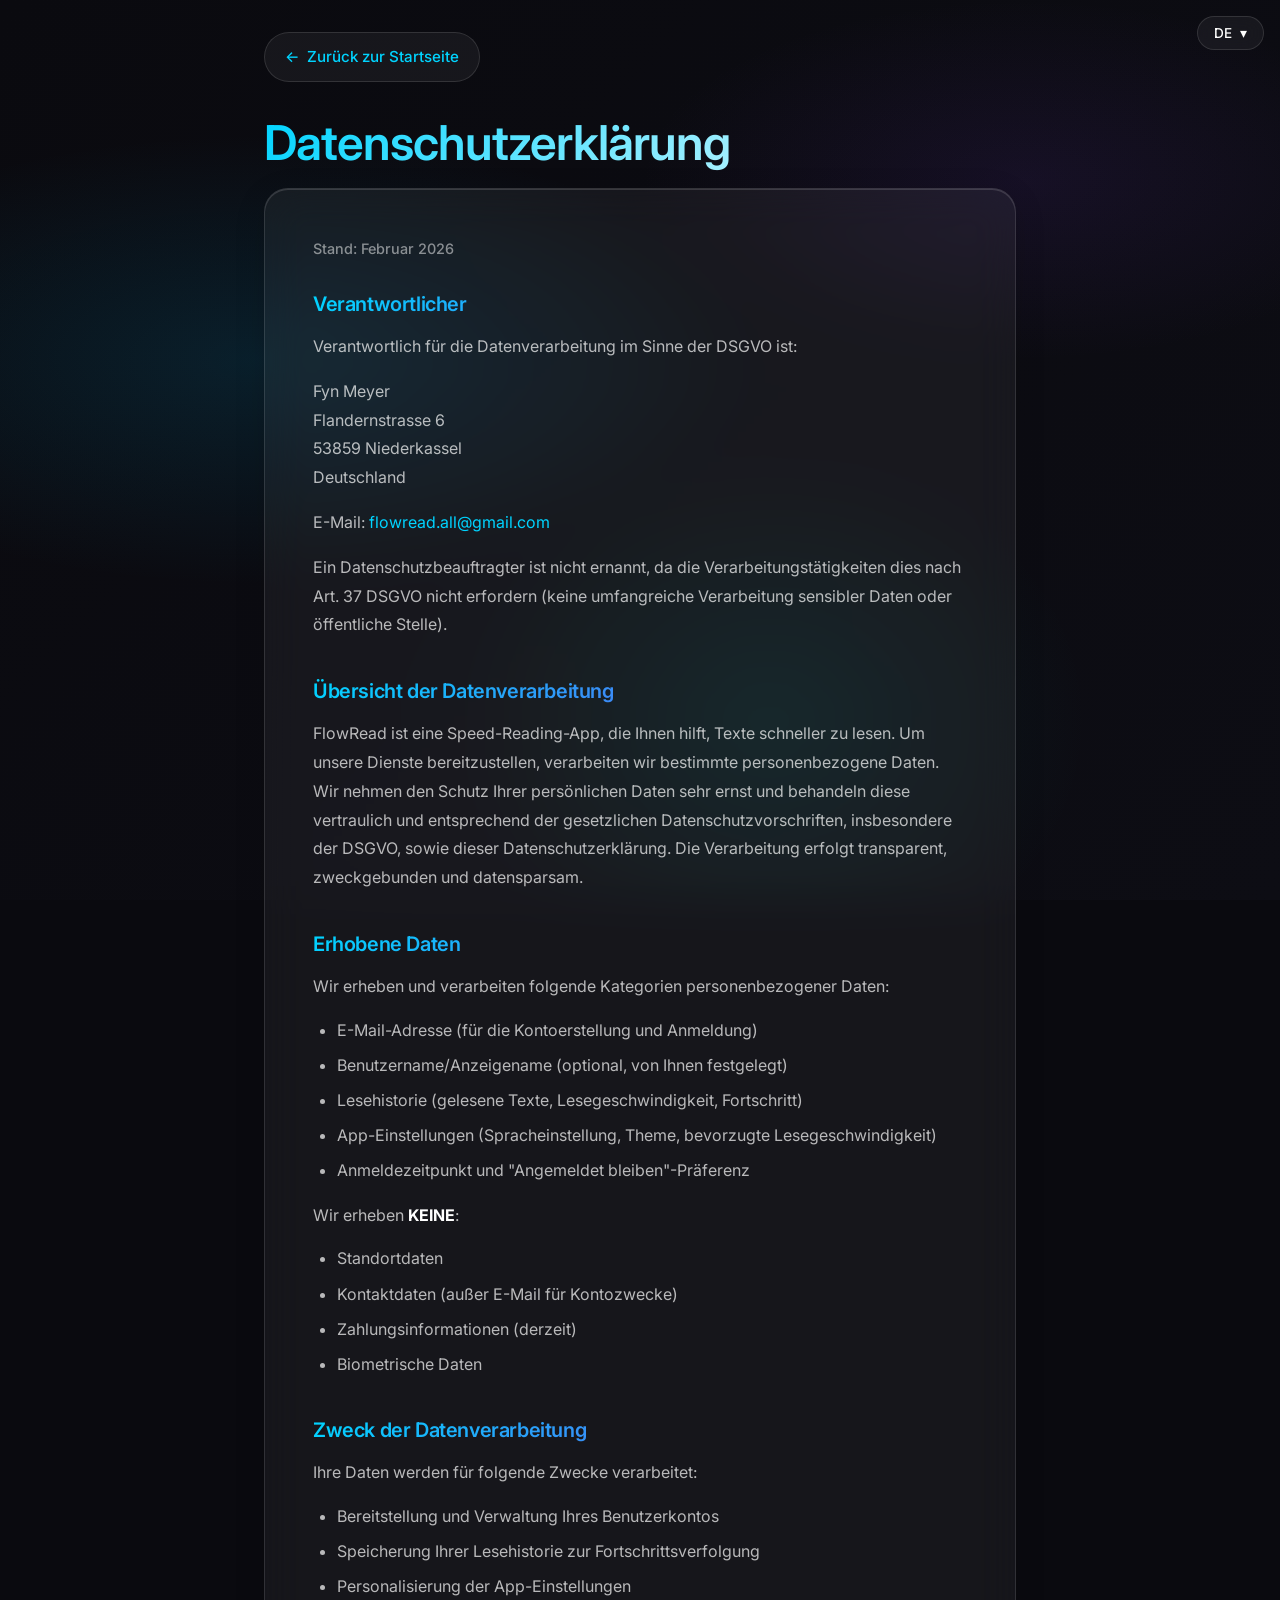
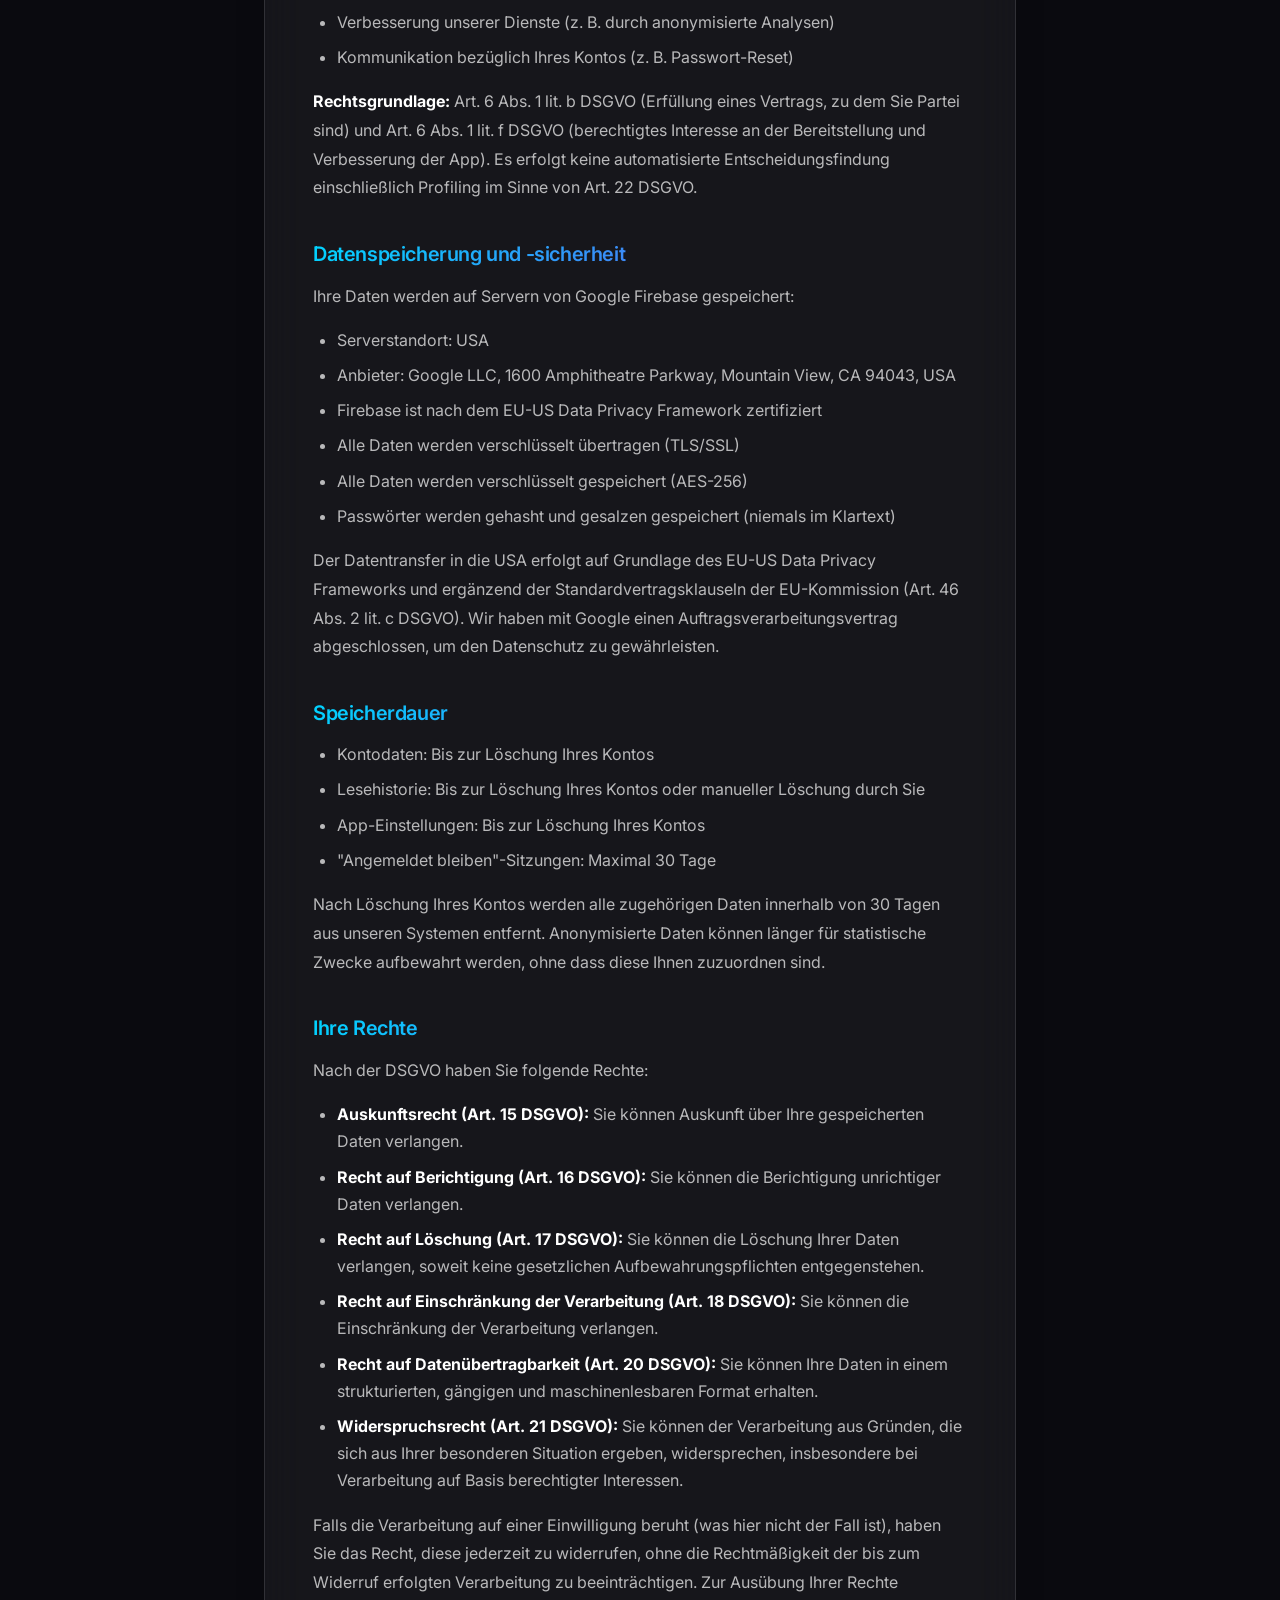
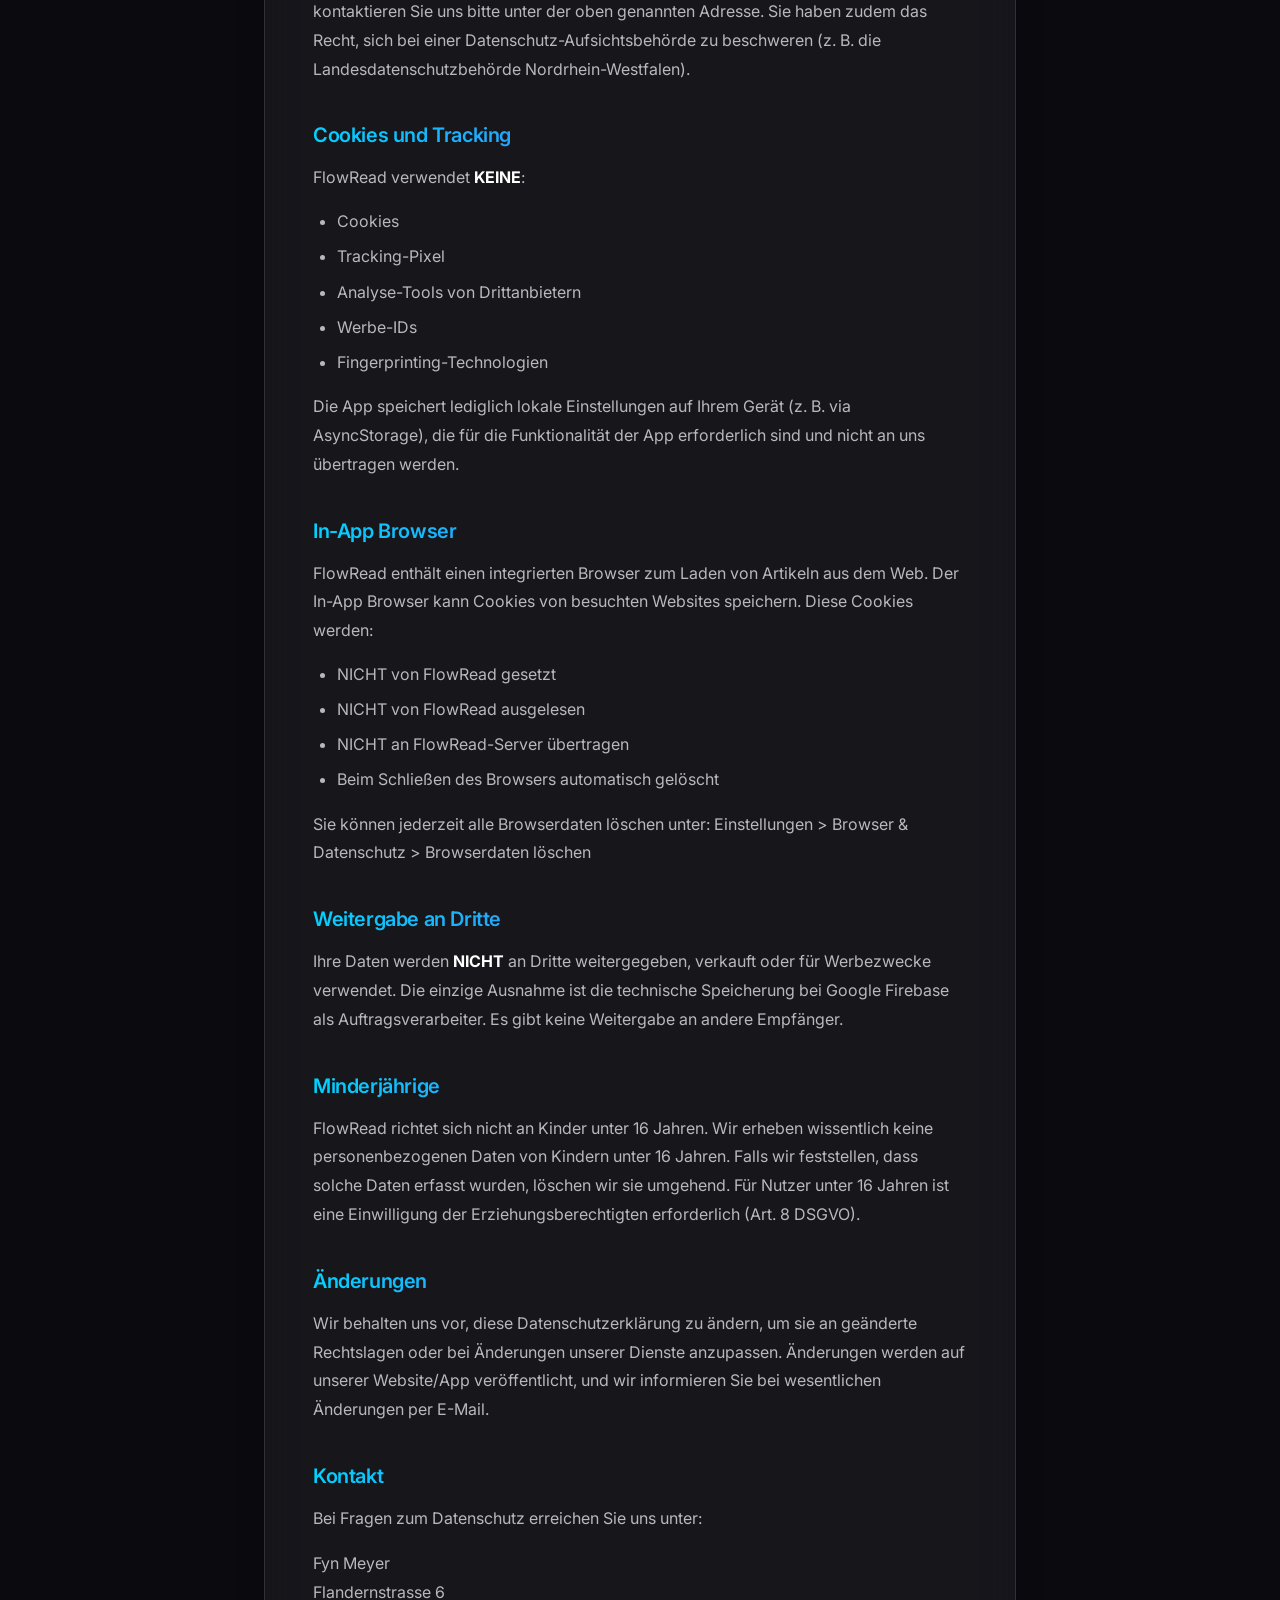
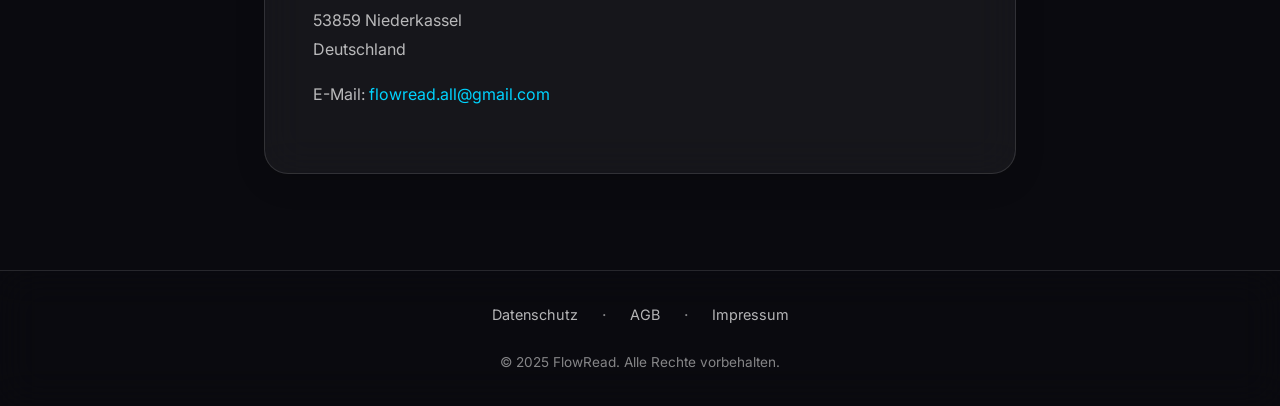
==== commit a4bf9589: "Add French, Spanish, and Italian language support Expand website from 2 languages (DE, EN) to 5 lang" ====
--- a/datenschutz.html
+++ b/datenschutz.html
@@ -211,19 +211,31 @@
         }
 
         /* ===== LANGUAGE SWITCHING ===== */
-        .lang-de, .lang-en { display: none; }
+        .lang-de, .lang-en, .lang-fr, .lang-es, .lang-it { display: none; }
         [data-lang="de"] .lang-de { display: block; }
         [data-lang="en"] .lang-en { display: block; }
+        [data-lang="fr"] .lang-fr { display: block; }
+        [data-lang="es"] .lang-es { display: block; }
+        [data-lang="it"] .lang-it { display: block; }
         [data-lang="de"] .lang-de-inline { display: inline; }
         [data-lang="en"] .lang-en-inline { display: inline; }
-        .lang-de-inline, .lang-en-inline { display: none; }
-
-        .lang-switch {
+        [data-lang="fr"] .lang-fr-inline { display: inline; }
+        [data-lang="es"] .lang-es-inline { display: inline; }
+        [data-lang="it"] .lang-it-inline { display: inline; }
+        .lang-de-inline, .lang-en-inline, .lang-fr-inline, .lang-es-inline, .lang-it-inline { display: none; }
+
+        /* ===== LANGUAGE DROPDOWN ===== */
+        .lang-dropdown {
             position: fixed;
             top: calc(1rem + var(--safe-top));
             right: calc(1rem + var(--safe-right));
+            z-index: 100;
+        }
+
+        .lang-btn {
             background: var(--glass-bg);
             backdrop-filter: blur(10px);
+            -webkit-backdrop-filter: blur(10px);
             border: 1px solid var(--glass-border);
             border-radius: 50px;
             padding: 0.5rem 1rem;
@@ -233,13 +245,55 @@
             font-weight: 500;
             font-family: var(--font-primary);
             transition: all 0.3s var(--ease-smooth);
-            z-index: 100;
-        }
-
-        .lang-switch:hover {
+            display: flex;
+            align-items: center;
+            gap: 0.5rem;
+        }
+
+        .lang-btn:hover {
             background: var(--glass-bg-hover);
             border-color: var(--accent-start);
             box-shadow: var(--shadow-glow);
+        }
+
+        .lang-menu {
+            display: none;
+            position: absolute;
+            top: 100%;
+            right: 0;
+            margin-top: 0.5rem;
+            background: rgba(20, 20, 30, 0.95);
+            backdrop-filter: blur(20px);
+            -webkit-backdrop-filter: blur(20px);
+            border: 1px solid var(--glass-border);
+            border-radius: 12px;
+            overflow: hidden;
+            min-width: 120px;
+            box-shadow: 0 10px 40px rgba(0, 0, 0, 0.3);
+        }
+
+        .lang-menu.show {
+            display: block;
+        }
+
+        .lang-menu a {
+            display: block;
+            padding: 0.75rem 1rem;
+            color: var(--text-secondary);
+            text-decoration: none;
+            font-size: 0.9rem;
+            transition: all 0.2s var(--ease-smooth);
+            cursor: pointer;
+        }
+
+        .lang-menu a:hover {
+            background: var(--glass-bg-hover);
+            color: var(--text-primary);
+        }
+
+        .lang-menu a.active {
+            background: linear-gradient(135deg, var(--accent-start), var(--accent-end));
+            color: #ffffff;
         }
 
         /* ===== FOOTER ===== */
@@ -313,21 +367,36 @@
 <body data-lang="de">
     <div class="mesh-gradient"></div>
 
-    <button class="lang-switch" onclick="toggleLanguage()">
-        <span class="lang-de-inline">EN</span>
-        <span class="lang-en-inline">DE</span>
-    </button>
+    <div class="lang-dropdown">
+        <button class="lang-btn" onclick="toggleLangMenu()">
+            <span class="current-lang">DE</span>
+            <span>&#9662;</span>
+        </button>
+        <div class="lang-menu" id="langMenu">
+            <a onclick="setLanguage('de')" data-lang="de">Deutsch</a>
+            <a onclick="setLanguage('en')" data-lang="en">English</a>
+            <a onclick="setLanguage('fr')" data-lang="fr">Francais</a>
+            <a onclick="setLanguage('es')" data-lang="es">Espanol</a>
+            <a onclick="setLanguage('it')" data-lang="it">Italiano</a>
+        </div>
+    </div>
 
     <div class="container">
         <a href="index.html" class="back-link">
             <span>&#8592;</span>
             <span class="lang-de-inline">Zur&uuml;ck zur Startseite</span>
             <span class="lang-en-inline">Back to Homepage</span>
+            <span class="lang-fr-inline">Retour &agrave; l'accueil</span>
+            <span class="lang-es-inline">Volver al inicio</span>
+            <span class="lang-it-inline">Torna alla home</span>
         </a>
 
         <h1 class="gradient-text">
             <span class="lang-de">Datenschutzerkl&auml;rung</span>
             <span class="lang-en">Privacy Policy</span>
+            <span class="lang-fr">Politique de confidentialit&eacute;</span>
+            <span class="lang-es">Pol&iacute;tica de privacidad</span>
+            <span class="lang-it">Informativa sulla privacy</span>
         </h1>
 
         <!-- German Privacy Policy -->
@@ -567,6 +636,363 @@
                 </div>
             </div>
         </div>
+
+        <!-- French Privacy Policy -->
+        <div class="lang-fr">
+            <div class="legal-section">
+                <p class="last-updated">Derni&egrave;re mise &agrave; jour : F&eacute;vrier 2026</p>
+                <div class="legal-content">
+                    <h3>Responsable du traitement</h3>
+                    <p>Le responsable du traitement des donn&eacute;es au sens du RGPD est :</p>
+                    <p>Fyn Meyer<br>
+                    Flandernstrasse 6<br>
+                    53859 Niederkassel<br>
+                    Allemagne</p>
+                    <p>E-mail : <a href="mailto:flowread.all@gmail.com">flowread.all@gmail.com</a></p>
+                    <p>Aucun d&eacute;l&eacute;gu&eacute; &agrave; la protection des donn&eacute;es n'a &eacute;t&eacute; d&eacute;sign&eacute;, car les activit&eacute;s de traitement ne l'exigent pas en vertu de l'art. 37 RGPD (pas de traitement &agrave; grande &eacute;chelle de donn&eacute;es sensibles ni d'autorit&eacute; publique).</p>
+
+                    <h3>Aper&ccedil;u du traitement des donn&eacute;es</h3>
+                    <p>FlowRead est une application de lecture rapide con&ccedil;ue pour vous aider &agrave; lire les textes plus rapidement. Pour fournir nos services, nous traitons certaines donn&eacute;es personnelles. Nous prenons tr&egrave;s au s&eacute;rieux la protection de vos donn&eacute;es personnelles et les traitons de mani&egrave;re confidentielle, conform&eacute;ment aux r&eacute;glementations l&eacute;gales en mati&egrave;re de protection des donn&eacute;es, notamment le RGPD, et &agrave; la pr&eacute;sente politique de confidentialit&eacute;. Le traitement est effectu&eacute; de mani&egrave;re transparente, &agrave; des fins sp&eacute;cifiques et avec minimisation des donn&eacute;es.</p>
+
+                    <h3>Donn&eacute;es collect&eacute;es</h3>
+                    <p>Nous collectons et traitons les cat&eacute;gories suivantes de donn&eacute;es personnelles :</p>
+                    <ul>
+                        <li>Adresse e-mail (pour la cr&eacute;ation de compte et la connexion)</li>
+                        <li>Nom d'utilisateur/nom d'affichage (facultatif, d&eacute;fini par vous)</li>
+                        <li>Historique de lecture (textes lus, vitesse de lecture, progression)</li>
+                        <li>Param&egrave;tres de l'application (pr&eacute;f&eacute;rence linguistique, th&egrave;me, vitesse de lecture pr&eacute;f&eacute;r&eacute;e)</li>
+                        <li>Horodatage de connexion et pr&eacute;f&eacute;rence "Rester connect&eacute;"</li>
+                    </ul>
+                    <p>Nous ne collectons <strong>PAS</strong> :</p>
+                    <ul>
+                        <li>Donn&eacute;es de localisation</li>
+                        <li>Coordonn&eacute;es (sauf l'e-mail pour le compte)</li>
+                        <li>Informations de paiement (actuellement)</li>
+                        <li>Donn&eacute;es biom&eacute;triques</li>
+                    </ul>
+
+                    <h3>Finalit&eacute; du traitement des donn&eacute;es</h3>
+                    <p>Vos donn&eacute;es sont trait&eacute;es aux fins suivantes :</p>
+                    <ul>
+                        <li>Fourniture et gestion de votre compte utilisateur</li>
+                        <li>Stockage de votre historique de lecture pour le suivi de progression</li>
+                        <li>Personnalisation des param&egrave;tres de l'application</li>
+                        <li>Am&eacute;lioration de nos services (par ex., par des analyses anonymis&eacute;es)</li>
+                        <li>Communication concernant votre compte (par ex., r&eacute;initialisation du mot de passe)</li>
+                    </ul>
+                    <p><strong>Base juridique :</strong> Art. 6(1)(b) RGPD (ex&eacute;cution d'un contrat auquel vous &ecirc;tes partie) et Art. 6(1)(f) RGPD (int&eacute;r&ecirc;t l&eacute;gitime &agrave; fournir et am&eacute;liorer l'application). Aucune prise de d&eacute;cision automatis&eacute;e, y compris le profilage au sens de l'art. 22 RGPD, n'a lieu.</p>
+
+                    <h3>Stockage et s&eacute;curit&eacute; des donn&eacute;es</h3>
+                    <p>Vos donn&eacute;es sont stock&eacute;es sur les serveurs Google Firebase :</p>
+                    <ul>
+                        <li>Emplacement du serveur : &Eacute;tats-Unis</li>
+                        <li>Fournisseur : Google LLC, 1600 Amphitheatre Parkway, Mountain View, CA 94043, USA</li>
+                        <li>Firebase est certifi&eacute; dans le cadre du EU-US Data Privacy Framework</li>
+                        <li>Toutes les donn&eacute;es sont chiffr&eacute;es en transit (TLS/SSL)</li>
+                        <li>Toutes les donn&eacute;es sont chiffr&eacute;es au repos (AES-256)</li>
+                        <li>Les mots de passe sont hach&eacute;s et sal&eacute;s (jamais stock&eacute;s en clair)</li>
+                    </ul>
+                    <p>Le transfert de donn&eacute;es vers les &Eacute;tats-Unis est bas&eacute; sur le EU-US Data Privacy Framework et compl&eacute;mentairement sur les Clauses Contractuelles Types de la Commission Europ&eacute;enne (Art. 46(2)(c) RGPD). Nous avons conclu un accord de traitement des donn&eacute;es avec Google pour garantir la protection des donn&eacute;es.</p>
+
+                    <h3>Dur&eacute;e de conservation</h3>
+                    <ul>
+                        <li>Donn&eacute;es de compte : Jusqu'&agrave; la suppression de votre compte</li>
+                        <li>Historique de lecture : Jusqu'&agrave; la suppression de votre compte ou suppression manuelle par vous</li>
+                        <li>Param&egrave;tres de l'application : Jusqu'&agrave; la suppression de votre compte</li>
+                        <li>Sessions "Rester connect&eacute;" : Maximum 30 jours</li>
+                    </ul>
+                    <p>Apr&egrave;s la suppression de votre compte, toutes les donn&eacute;es associ&eacute;es seront supprim&eacute;es de nos syst&egrave;mes dans un d&eacute;lai de 30 jours. Les donn&eacute;es anonymis&eacute;es peuvent &ecirc;tre conserv&eacute;es plus longtemps &agrave; des fins statistiques sans pouvoir vous &ecirc;tre attribu&eacute;es.</p>
+
+                    <h3>Vos droits</h3>
+                    <p>En vertu du RGPD, vous disposez des droits suivants :</p>
+                    <ul>
+                        <li><strong>Droit d'acc&egrave;s (Art. 15 RGPD) :</strong> Vous pouvez demander des informations sur vos donn&eacute;es stock&eacute;es.</li>
+                        <li><strong>Droit de rectification (Art. 16 RGPD) :</strong> Vous pouvez demander la correction de donn&eacute;es inexactes.</li>
+                        <li><strong>Droit &agrave; l'effacement (Art. 17 RGPD) :</strong> Vous pouvez demander la suppression de vos donn&eacute;es, sauf si des obligations l&eacute;gales de conservation s'appliquent.</li>
+                        <li><strong>Droit &agrave; la limitation du traitement (Art. 18 RGPD) :</strong> Vous pouvez demander la limitation du traitement.</li>
+                        <li><strong>Droit &agrave; la portabilit&eacute; des donn&eacute;es (Art. 20 RGPD) :</strong> Vous pouvez recevoir vos donn&eacute;es dans un format structur&eacute;, couramment utilis&eacute; et lisible par machine.</li>
+                        <li><strong>Droit d'opposition (Art. 21 RGPD) :</strong> Vous pouvez vous opposer au traitement pour des raisons tenant &agrave; votre situation particuli&egrave;re, notamment lorsque le traitement est fond&eacute; sur des int&eacute;r&ecirc;ts l&eacute;gitimes.</li>
+                    </ul>
+                    <p>Si le traitement est fond&eacute; sur le consentement (ce qui n'est pas le cas ici), vous avez le droit de le retirer &agrave; tout moment sans affecter la l&eacute;galit&eacute; du traitement ant&eacute;rieur au retrait. Pour exercer vos droits, veuillez nous contacter &agrave; l'adresse ci-dessus. Vous avez &eacute;galement le droit de d&eacute;poser une plainte aupr&egrave;s d'une autorit&eacute; de contr&ocirc;le de la protection des donn&eacute;es (par ex., l'autorit&eacute; de protection des donn&eacute;es de Rh&eacute;nanie-du-Nord-Westphalie).</p>
+
+                    <h3>Cookies et suivi</h3>
+                    <p>FlowRead <strong>n'utilise PAS</strong> :</p>
+                    <ul>
+                        <li>Cookies</li>
+                        <li>Pixels de suivi</li>
+                        <li>Outils d'analyse tiers</li>
+                        <li>Identifiants publicitaires</li>
+                        <li>Technologies de fingerprinting</li>
+                    </ul>
+                    <p>L'application stocke uniquement des param&egrave;tres locaux sur votre appareil (par ex., via AsyncStorage) qui sont n&eacute;cessaires au fonctionnement de l'application et ne nous sont pas transmis.</p>
+
+                    <h3>Navigateur int&eacute;gr&eacute;</h3>
+                    <p>FlowRead comprend un navigateur int&eacute;gr&eacute; pour charger des articles depuis le web. Le navigateur int&eacute;gr&eacute; peut stocker des cookies des sites web visit&eacute;s. Ces cookies sont :</p>
+                    <ul>
+                        <li>NON d&eacute;finis par FlowRead</li>
+                        <li>NON lus par FlowRead</li>
+                        <li>NON transmis aux serveurs FlowRead</li>
+                        <li>Automatiquement supprim&eacute;s &agrave; la fermeture du navigateur</li>
+                    </ul>
+                    <p>Vous pouvez supprimer toutes les donn&eacute;es du navigateur &agrave; tout moment sous : Param&egrave;tres &gt; Navigateur et confidentialit&eacute; &gt; Effacer les donn&eacute;es du navigateur</p>
+
+                    <h3>Divulgation &agrave; des tiers</h3>
+                    <p>Vos donn&eacute;es ne sont <strong>PAS</strong> partag&eacute;es avec, vendues &agrave;, ou utilis&eacute;es &agrave; des fins publicitaires par des tiers. La seule exception est le stockage technique avec Google Firebase en tant que sous-traitant. Il n'y a pas de divulgation &agrave; d'autres destinataires.</p>
+
+                    <h3>Mineurs</h3>
+                    <p>FlowRead ne s'adresse pas aux enfants de moins de 16 ans. Nous ne collectons pas sciemment de donn&eacute;es personnelles d'enfants de moins de 16 ans. Si nous d&eacute;couvrons que de telles donn&eacute;es ont &eacute;t&eacute; collect&eacute;es, nous les supprimerons imm&eacute;diatement. Pour les utilisateurs de moins de 16 ans, le consentement parental est requis (Art. 8 RGPD).</p>
+
+                    <h3>Modifications</h3>
+                    <p>Nous nous r&eacute;servons le droit de modifier cette politique de confidentialit&eacute; pour l'adapter aux &eacute;volutions juridiques ou aux modifications de nos services. Les modifications seront publi&eacute;es sur notre site web/application, et nous vous informerons des modifications importantes par e-mail.</p>
+
+                    <h3>Contact</h3>
+                    <p>Pour toute question concernant la protection des donn&eacute;es, vous pouvez nous contacter &agrave; :</p>
+                    <p>Fyn Meyer<br>
+                    Flandernstrasse 6<br>
+                    53859 Niederkassel<br>
+                    Allemagne</p>
+                    <p>E-mail : <a href="mailto:flowread.all@gmail.com">flowread.all@gmail.com</a></p>
+                </div>
+            </div>
+        </div>
+
+        <!-- Spanish Privacy Policy -->
+        <div class="lang-es">
+            <div class="legal-section">
+                <p class="last-updated">&Uacute;ltima actualizaci&oacute;n: Febrero 2026</p>
+                <div class="legal-content">
+                    <h3>Responsable del tratamiento</h3>
+                    <p>El responsable del tratamiento de datos en virtud del RGPD es:</p>
+                    <p>Fyn Meyer<br>
+                    Flandernstrasse 6<br>
+                    53859 Niederkassel<br>
+                    Alemania</p>
+                    <p>Correo electr&oacute;nico: <a href="mailto:flowread.all@gmail.com">flowread.all@gmail.com</a></p>
+                    <p>No se ha designado un delegado de protecci&oacute;n de datos, ya que las actividades de tratamiento no lo requieren seg&uacute;n el Art. 37 RGPD (no hay tratamiento a gran escala de datos sensibles ni autoridad p&uacute;blica).</p>
+
+                    <h3>Resumen del tratamiento de datos</h3>
+                    <p>FlowRead es una aplicaci&oacute;n de lectura r&aacute;pida dise&ntilde;ada para ayudarte a leer textos m&aacute;s r&aacute;pido. Para proporcionar nuestros servicios, procesamos ciertos datos personales. Nos tomamos muy en serio la protecci&oacute;n de tus datos personales y los tratamos de forma confidencial y de acuerdo con las normativas legales de protecci&oacute;n de datos, en particular el RGPD, y esta pol&iacute;tica de privacidad. El tratamiento se realiza de forma transparente, con fines espec&iacute;ficos y con minimizaci&oacute;n de datos.</p>
+
+                    <h3>Datos recopilados</h3>
+                    <p>Recopilamos y procesamos las siguientes categor&iacute;as de datos personales:</p>
+                    <ul>
+                        <li>Direcci&oacute;n de correo electr&oacute;nico (para la creaci&oacute;n de cuenta e inicio de sesi&oacute;n)</li>
+                        <li>Nombre de usuario/nombre para mostrar (opcional, establecido por ti)</li>
+                        <li>Historial de lectura (textos le&iacute;dos, velocidad de lectura, progreso)</li>
+                        <li>Configuraci&oacute;n de la aplicaci&oacute;n (preferencia de idioma, tema, velocidad de lectura preferida)</li>
+                        <li>Marca de tiempo de inicio de sesi&oacute;n y preferencia "Mantener sesi&oacute;n iniciada"</li>
+                    </ul>
+                    <p><strong>NO</strong> recopilamos:</p>
+                    <ul>
+                        <li>Datos de ubicaci&oacute;n</li>
+                        <li>Informaci&oacute;n de contacto (excepto el correo electr&oacute;nico para fines de la cuenta)</li>
+                        <li>Informaci&oacute;n de pago (actualmente)</li>
+                        <li>Datos biom&eacute;tricos</li>
+                    </ul>
+
+                    <h3>Finalidad del tratamiento de datos</h3>
+                    <p>Tus datos se procesan para los siguientes fines:</p>
+                    <ul>
+                        <li>Proporcionar y gestionar tu cuenta de usuario</li>
+                        <li>Almacenar tu historial de lectura para el seguimiento del progreso</li>
+                        <li>Personalizar la configuraci&oacute;n de la aplicaci&oacute;n</li>
+                        <li>Mejorar nuestros servicios (por ej., mediante an&aacute;lisis anonimizados)</li>
+                        <li>Comunicaci&oacute;n relacionada con tu cuenta (por ej., restablecimiento de contrase&ntilde;a)</li>
+                    </ul>
+                    <p><strong>Base legal:</strong> Art. 6(1)(b) RGPD (ejecuci&oacute;n de un contrato del que eres parte) y Art. 6(1)(f) RGPD (inter&eacute;s leg&iacute;timo en proporcionar y mejorar la aplicaci&oacute;n). No se realiza ninguna toma de decisiones automatizada, incluyendo la elaboraci&oacute;n de perfiles en el sentido del Art. 22 RGPD.</p>
+
+                    <h3>Almacenamiento y seguridad de datos</h3>
+                    <p>Tus datos se almacenan en los servidores de Google Firebase:</p>
+                    <ul>
+                        <li>Ubicaci&oacute;n del servidor: EE.UU.</li>
+                        <li>Proveedor: Google LLC, 1600 Amphitheatre Parkway, Mountain View, CA 94043, EE.UU.</li>
+                        <li>Firebase est&aacute; certificado bajo el Marco de Privacidad de Datos UE-EE.UU.</li>
+                        <li>Todos los datos est&aacute;n cifrados en tr&aacute;nsito (TLS/SSL)</li>
+                        <li>Todos los datos est&aacute;n cifrados en reposo (AES-256)</li>
+                        <li>Las contrase&ntilde;as est&aacute;n hasheadas y saladas (nunca almacenadas en texto plano)</li>
+                    </ul>
+                    <p>La transferencia de datos a EE.UU. se basa en el Marco de Privacidad de Datos UE-EE.UU. y adicionalmente en las Cl&aacute;usulas Contractuales Tipo de la Comisi&oacute;n Europea (Art. 46(2)(c) RGPD). Hemos celebrado un acuerdo de procesamiento de datos con Google para garantizar la protecci&oacute;n de datos.</p>
+
+                    <h3>Duraci&oacute;n del almacenamiento</h3>
+                    <ul>
+                        <li>Datos de la cuenta: Hasta la eliminaci&oacute;n de tu cuenta</li>
+                        <li>Historial de lectura: Hasta la eliminaci&oacute;n de tu cuenta o eliminaci&oacute;n manual por tu parte</li>
+                        <li>Configuraci&oacute;n de la aplicaci&oacute;n: Hasta la eliminaci&oacute;n de tu cuenta</li>
+                        <li>Sesiones "Mantener sesi&oacute;n iniciada": M&aacute;ximo 30 d&iacute;as</li>
+                    </ul>
+                    <p>Despu&eacute;s de la eliminaci&oacute;n de tu cuenta, todos los datos asociados ser&aacute;n eliminados de nuestros sistemas en un plazo de 30 d&iacute;as. Los datos anonimizados pueden conservarse m&aacute;s tiempo con fines estad&iacute;sticos sin que puedan atribuirse a ti.</p>
+
+                    <h3>Tus derechos</h3>
+                    <p>Seg&uacute;n el RGPD, tienes los siguientes derechos:</p>
+                    <ul>
+                        <li><strong>Derecho de acceso (Art. 15 RGPD):</strong> Puedes solicitar informaci&oacute;n sobre tus datos almacenados.</li>
+                        <li><strong>Derecho de rectificaci&oacute;n (Art. 16 RGPD):</strong> Puedes solicitar la correcci&oacute;n de datos inexactos.</li>
+                        <li><strong>Derecho de supresi&oacute;n (Art. 17 RGPD):</strong> Puedes solicitar la eliminaci&oacute;n de tus datos, siempre que no se apliquen obligaciones legales de conservaci&oacute;n.</li>
+                        <li><strong>Derecho a la limitaci&oacute;n del tratamiento (Art. 18 RGPD):</strong> Puedes solicitar la limitaci&oacute;n del tratamiento.</li>
+                        <li><strong>Derecho a la portabilidad de datos (Art. 20 RGPD):</strong> Puedes recibir tus datos en un formato estructurado, de uso com&uacute;n y lectura mec&aacute;nica.</li>
+                        <li><strong>Derecho de oposici&oacute;n (Art. 21 RGPD):</strong> Puedes oponerte al tratamiento por motivos relacionados con tu situaci&oacute;n particular, especialmente cuando el tratamiento se base en intereses leg&iacute;timos.</li>
+                    </ul>
+                    <p>Si el tratamiento se basa en el consentimiento (que no es el caso aqu&iacute;), tienes derecho a retirarlo en cualquier momento sin afectar la legalidad del tratamiento anterior a la retirada. Para ejercer tus derechos, ponte en contacto con nosotros en la direcci&oacute;n anterior. Tambi&eacute;n tienes derecho a presentar una reclamaci&oacute;n ante una autoridad de control de protecci&oacute;n de datos (por ej., la Autoridad de Protecci&oacute;n de Datos de Renania del Norte-Westfalia).</p>
+
+                    <h3>Cookies y seguimiento</h3>
+                    <p>FlowRead <strong>NO</strong> utiliza:</p>
+                    <ul>
+                        <li>Cookies</li>
+                        <li>P&iacute;xeles de seguimiento</li>
+                        <li>Herramientas de an&aacute;lisis de terceros</li>
+                        <li>Identificadores publicitarios</li>
+                        <li>Tecnolog&iacute;as de fingerprinting</li>
+                    </ul>
+                    <p>La aplicaci&oacute;n solo almacena configuraciones locales en tu dispositivo (por ej., a trav&eacute;s de AsyncStorage) que son necesarias para la funcionalidad de la aplicaci&oacute;n y no se nos transmiten.</p>
+
+                    <h3>Navegador integrado</h3>
+                    <p>FlowRead incluye un navegador integrado para cargar art&iacute;culos desde la web. El navegador integrado puede almacenar cookies de los sitios web visitados. Estas cookies:</p>
+                    <ul>
+                        <li>NO son establecidas por FlowRead</li>
+                        <li>NO son le&iacute;das por FlowRead</li>
+                        <li>NO se transmiten a los servidores de FlowRead</li>
+                        <li>Se eliminan autom&aacute;ticamente al cerrar el navegador</li>
+                    </ul>
+                    <p>Puedes eliminar todos los datos del navegador en cualquier momento en: Configuraci&oacute;n &gt; Navegador y privacidad &gt; Borrar datos del navegador</p>
+
+                    <h3>Divulgaci&oacute;n a terceros</h3>
+                    <p>Tus datos <strong>NO</strong> se comparten con terceros, no se venden ni se utilizan con fines publicitarios. La &uacute;nica excepci&oacute;n es el almacenamiento t&eacute;cnico con Google Firebase como encargado del tratamiento. No hay divulgaci&oacute;n a otros destinatarios.</p>
+
+                    <h3>Menores</h3>
+                    <p>FlowRead no est&aacute; dirigido a ni&ntilde;os menores de 16 a&ntilde;os. No recopilamos conscientemente datos personales de ni&ntilde;os menores de 16 a&ntilde;os. Si descubrimos que se han recopilado tales datos, los eliminaremos inmediatamente. Para usuarios menores de 16 a&ntilde;os, se requiere el consentimiento de los padres (Art. 8 RGPD).</p>
+
+                    <h3>Cambios</h3>
+                    <p>Nos reservamos el derecho de modificar esta pol&iacute;tica de privacidad para adaptarla a cambios legales o cuando se realicen cambios en nuestros servicios. Los cambios se publicar&aacute;n en nuestro sitio web/aplicaci&oacute;n, y te informaremos de los cambios importantes por correo electr&oacute;nico.</p>
+
+                    <h3>Contacto</h3>
+                    <p>Para preguntas sobre protecci&oacute;n de datos, puedes contactarnos en:</p>
+                    <p>Fyn Meyer<br>
+                    Flandernstrasse 6<br>
+                    53859 Niederkassel<br>
+                    Alemania</p>
+                    <p>Correo electr&oacute;nico: <a href="mailto:flowread.all@gmail.com">flowread.all@gmail.com</a></p>
+                </div>
+            </div>
+        </div>
+
+        <!-- Italian Privacy Policy -->
+        <div class="lang-it">
+            <div class="legal-section">
+                <p class="last-updated">Ultimo aggiornamento: Febbraio 2026</p>
+                <div class="legal-content">
+                    <h3>Titolare del trattamento</h3>
+                    <p>Il titolare del trattamento dei dati ai sensi del GDPR &egrave;:</p>
+                    <p>Fyn Meyer<br>
+                    Flandernstrasse 6<br>
+                    53859 Niederkassel<br>
+                    Germania</p>
+                    <p>E-mail: <a href="mailto:flowread.all@gmail.com">flowread.all@gmail.com</a></p>
+                    <p>Non &egrave; stato nominato un responsabile della protezione dei dati, in quanto le attivit&agrave; di trattamento non lo richiedono ai sensi dell'Art. 37 GDPR (nessun trattamento su larga scala di dati sensibili o autorit&agrave; pubblica).</p>
+
+                    <h3>Panoramica del trattamento dei dati</h3>
+                    <p>FlowRead &egrave; un'applicazione di lettura veloce progettata per aiutarti a leggere i testi pi&ugrave; rapidamente. Per fornire i nostri servizi, elaboriamo alcuni dati personali. Prendiamo molto seriamente la protezione dei tuoi dati personali e li trattiamo in modo confidenziale e in conformit&agrave; con le normative legali sulla protezione dei dati, in particolare il GDPR, e questa informativa sulla privacy. Il trattamento viene effettuato in modo trasparente, per scopi specifici e con minimizzazione dei dati.</p>
+
+                    <h3>Dati raccolti</h3>
+                    <p>Raccogliamo e trattiamo le seguenti categorie di dati personali:</p>
+                    <ul>
+                        <li>Indirizzo e-mail (per la creazione dell'account e l'accesso)</li>
+                        <li>Nome utente/nome visualizzato (facoltativo, impostato da te)</li>
+                        <li>Cronologia di lettura (testi letti, velocit&agrave; di lettura, progressi)</li>
+                        <li>Impostazioni dell'app (preferenza lingua, tema, velocit&agrave; di lettura preferita)</li>
+                        <li>Timestamp di accesso e preferenza "Resta connesso"</li>
+                    </ul>
+                    <p><strong>NON</strong> raccogliamo:</p>
+                    <ul>
+                        <li>Dati di localizzazione</li>
+                        <li>Informazioni di contatto (eccetto l'e-mail per scopi dell'account)</li>
+                        <li>Informazioni di pagamento (attualmente)</li>
+                        <li>Dati biometrici</li>
+                    </ul>
+
+                    <h3>Finalit&agrave; del trattamento dei dati</h3>
+                    <p>I tuoi dati vengono trattati per le seguenti finalit&agrave;:</p>
+                    <ul>
+                        <li>Fornire e gestire il tuo account utente</li>
+                        <li>Memorizzare la tua cronologia di lettura per il monitoraggio dei progressi</li>
+                        <li>Personalizzare le impostazioni dell'app</li>
+                        <li>Migliorare i nostri servizi (ad es., attraverso analisi anonimizzate)</li>
+                        <li>Comunicazione riguardante il tuo account (ad es., reimpostazione della password)</li>
+                    </ul>
+                    <p><strong>Base giuridica:</strong> Art. 6(1)(b) GDPR (esecuzione di un contratto di cui sei parte) e Art. 6(1)(f) GDPR (interesse legittimo a fornire e migliorare l'app). Non viene effettuato alcun processo decisionale automatizzato, inclusa la profilazione ai sensi dell'Art. 22 GDPR.</p>
+
+                    <h3>Archiviazione e sicurezza dei dati</h3>
+                    <p>I tuoi dati sono archiviati sui server di Google Firebase:</p>
+                    <ul>
+                        <li>Posizione del server: USA</li>
+                        <li>Fornitore: Google LLC, 1600 Amphitheatre Parkway, Mountain View, CA 94043, USA</li>
+                        <li>Firebase &egrave; certificato secondo l'EU-US Data Privacy Framework</li>
+                        <li>Tutti i dati sono crittografati in transito (TLS/SSL)</li>
+                        <li>Tutti i dati sono crittografati a riposo (AES-256)</li>
+                        <li>Le password sono hashate e salate (mai memorizzate in chiaro)</li>
+                    </ul>
+                    <p>Il trasferimento dei dati negli USA si basa sull'EU-US Data Privacy Framework e in aggiunta sulle Clausole Contrattuali Standard della Commissione Europea (Art. 46(2)(c) GDPR). Abbiamo concluso un accordo per il trattamento dei dati con Google per garantire la protezione dei dati.</p>
+
+                    <h3>Durata della conservazione</h3>
+                    <ul>
+                        <li>Dati dell'account: Fino alla cancellazione del tuo account</li>
+                        <li>Cronologia di lettura: Fino alla cancellazione del tuo account o cancellazione manuale da parte tua</li>
+                        <li>Impostazioni dell'app: Fino alla cancellazione del tuo account</li>
+                        <li>Sessioni "Resta connesso": Massimo 30 giorni</li>
+                    </ul>
+                    <p>Dopo la cancellazione del tuo account, tutti i dati associati saranno rimossi dai nostri sistemi entro 30 giorni. I dati anonimizzati possono essere conservati pi&ugrave; a lungo per scopi statistici senza essere attribuibili a te.</p>
+
+                    <h3>I tuoi diritti</h3>
+                    <p>Ai sensi del GDPR, hai i seguenti diritti:</p>
+                    <ul>
+                        <li><strong>Diritto di accesso (Art. 15 GDPR):</strong> Puoi richiedere informazioni sui tuoi dati memorizzati.</li>
+                        <li><strong>Diritto di rettifica (Art. 16 GDPR):</strong> Puoi richiedere la correzione di dati inesatti.</li>
+                        <li><strong>Diritto alla cancellazione (Art. 17 GDPR):</strong> Puoi richiedere la cancellazione dei tuoi dati, a condizione che non si applichino obblighi legali di conservazione.</li>
+                        <li><strong>Diritto alla limitazione del trattamento (Art. 18 GDPR):</strong> Puoi richiedere la limitazione del trattamento.</li>
+                        <li><strong>Diritto alla portabilit&agrave; dei dati (Art. 20 GDPR):</strong> Puoi ricevere i tuoi dati in un formato strutturato, di uso comune e leggibile da dispositivo automatico.</li>
+                        <li><strong>Diritto di opposizione (Art. 21 GDPR):</strong> Puoi opporti al trattamento per motivi connessi alla tua situazione particolare, specialmente quando il trattamento si basa su interessi legittimi.</li>
+                    </ul>
+                    <p>Se il trattamento si basa sul consenso (che non &egrave; il caso qui), hai il diritto di revocarlo in qualsiasi momento senza pregiudicare la legalit&agrave; del trattamento effettuato prima della revoca. Per esercitare i tuoi diritti, contattaci all'indirizzo sopra indicato. Hai anche il diritto di presentare un reclamo presso un'autorit&agrave; di controllo per la protezione dei dati (ad es., l'Autorit&agrave; per la protezione dei dati della Renania Settentrionale-Vestfalia).</p>
+
+                    <h3>Cookie e tracciamento</h3>
+                    <p>FlowRead <strong>NON</strong> utilizza:</p>
+                    <ul>
+                        <li>Cookie</li>
+                        <li>Pixel di tracciamento</li>
+                        <li>Strumenti di analisi di terze parti</li>
+                        <li>ID pubblicitari</li>
+                        <li>Tecnologie di fingerprinting</li>
+                    </ul>
+                    <p>L'app memorizza solo impostazioni locali sul tuo dispositivo (ad es., tramite AsyncStorage) che sono necessarie per la funzionalit&agrave; dell'app e non ci vengono trasmesse.</p>
+
+                    <h3>Browser integrato</h3>
+                    <p>FlowRead include un browser integrato per caricare articoli dal web. Il browser integrato pu&ograve; memorizzare cookie dei siti web visitati. Questi cookie:</p>
+                    <ul>
+                        <li>NON sono impostati da FlowRead</li>
+                        <li>NON sono letti da FlowRead</li>
+                        <li>NON sono trasmessi ai server di FlowRead</li>
+                        <li>Vengono automaticamente eliminati alla chiusura del browser</li>
+                    </ul>
+                    <p>Puoi eliminare tutti i dati del browser in qualsiasi momento in: Impostazioni &gt; Browser e privacy &gt; Cancella dati del browser</p>
+
+                    <h3>Divulgazione a terzi</h3>
+                    <p>I tuoi dati <strong>NON</strong> sono condivisi con, venduti a, o utilizzati per scopi pubblicitari da terze parti. L'unica eccezione &egrave; l'archiviazione tecnica con Google Firebase come responsabile del trattamento. Non c'&egrave; divulgazione ad altri destinatari.</p>
+
+                    <h3>Minori</h3>
+                    <p>FlowRead non &egrave; rivolto a bambini di et&agrave; inferiore a 16 anni. Non raccogliamo consapevolmente dati personali da bambini di et&agrave; inferiore a 16 anni. Se scopriamo che tali dati sono stati raccolti, li cancelleremo immediatamente. Per gli utenti di et&agrave; inferiore a 16 anni, &egrave; richiesto il consenso dei genitori (Art. 8 GDPR).</p>
+
+                    <h3>Modifiche</h3>
+                    <p>Ci riserviamo il diritto di modificare questa informativa sulla privacy per adattarla a situazioni legali modificate o quando vengono apportate modifiche ai nostri servizi. Le modifiche saranno pubblicate sul nostro sito web/app e ti informeremo delle modifiche sostanziali via e-mail.</p>
+
+                    <h3>Contatto</h3>
+                    <p>Per domande sulla protezione dei dati, puoi contattarci a:</p>
+                    <p>Fyn Meyer<br>
+                    Flandernstrasse 6<br>
+                    53859 Niederkassel<br>
+                    Germania</p>
+                    <p>E-mail: <a href="mailto:flowread.all@gmail.com">flowread.all@gmail.com</a></p>
+                </div>
+            </div>
+        </div>
     </div>
 
     <footer>
@@ -575,39 +1001,77 @@
                 <a href="datenschutz.html">
                     <span class="lang-de-inline">Datenschutz</span>
                     <span class="lang-en-inline">Privacy Policy</span>
+                    <span class="lang-fr-inline">Confidentialit&eacute;</span>
+                    <span class="lang-es-inline">Privacidad</span>
+                    <span class="lang-it-inline">Privacy</span>
                 </a>
                 <span class="separator">&middot;</span>
                 <a href="nutzungsbedingungen.html">
                     <span class="lang-de-inline">AGB</span>
                     <span class="lang-en-inline">Terms of Service</span>
+                    <span class="lang-fr-inline">CGU</span>
+                    <span class="lang-es-inline">T&eacute;rminos</span>
+                    <span class="lang-it-inline">Termini</span>
                 </a>
                 <span class="separator">&middot;</span>
                 <a href="impressum.html">
                     <span class="lang-de-inline">Impressum</span>
                     <span class="lang-en-inline">Legal Notice</span>
+                    <span class="lang-fr-inline">Mentions l&eacute;gales</span>
+                    <span class="lang-es-inline">Aviso legal</span>
+                    <span class="lang-it-inline">Note legali</span>
                 </a>
             </div>
             <div class="footer-bottom">
-                <p>&copy; 2025 FlowRead. <span class="lang-de-inline">Alle Rechte vorbehalten.</span><span class="lang-en-inline">All rights reserved.</span></p>
+                <p>&copy; 2025 FlowRead.
+                    <span class="lang-de-inline">Alle Rechte vorbehalten.</span>
+                    <span class="lang-en-inline">All rights reserved.</span>
+                    <span class="lang-fr-inline">Tous droits r&eacute;serv&eacute;s.</span>
+                    <span class="lang-es-inline">Todos los derechos reservados.</span>
+                    <span class="lang-it-inline">Tutti i diritti riservati.</span>
+                </p>
             </div>
         </div>
     </footer>
 
     <script>
-        function toggleLanguage() {
-            const body = document.body;
-            const currentLang = body.getAttribute('data-lang');
-            const newLang = currentLang === 'de' ? 'en' : 'de';
-            body.setAttribute('data-lang', newLang);
-            document.documentElement.lang = newLang;
-            localStorage.setItem('flowread-lang', newLang);
-        }
-
-        const savedLang = localStorage.getItem('flowread-lang');
-        if (savedLang) {
-            document.body.setAttribute('data-lang', savedLang);
-            document.documentElement.lang = savedLang;
-        }
+        function toggleLangMenu() {
+            const menu = document.getElementById('langMenu');
+            menu.classList.toggle('show');
+        }
+
+        function setLanguage(lang) {
+            document.body.setAttribute('data-lang', lang);
+            document.documentElement.lang = lang;
+            localStorage.setItem('flowread-lang', lang);
+
+            // Update button text
+            const langNames = { de: 'DE', en: 'EN', fr: 'FR', es: 'ES', it: 'IT' };
+            document.querySelector('.current-lang').textContent = langNames[lang];
+
+            // Update active state in menu
+            document.querySelectorAll('.lang-menu a').forEach(a => {
+                a.classList.remove('active');
+                if (a.getAttribute('data-lang') === lang) {
+                    a.classList.add('active');
+                }
+            });
+
+            // Close menu
+            document.getElementById('langMenu').classList.remove('show');
+        }
+
+        // Close menu when clicking outside
+        document.addEventListener('click', function(e) {
+            const dropdown = document.querySelector('.lang-dropdown');
+            if (!dropdown.contains(e.target)) {
+                document.getElementById('langMenu').classList.remove('show');
+            }
+        });
+
+        // Initialize language on page load
+        const savedLang = localStorage.getItem('flowread-lang') || 'de';
+        setLanguage(savedLang);
     </script>
 </body>
 </html>
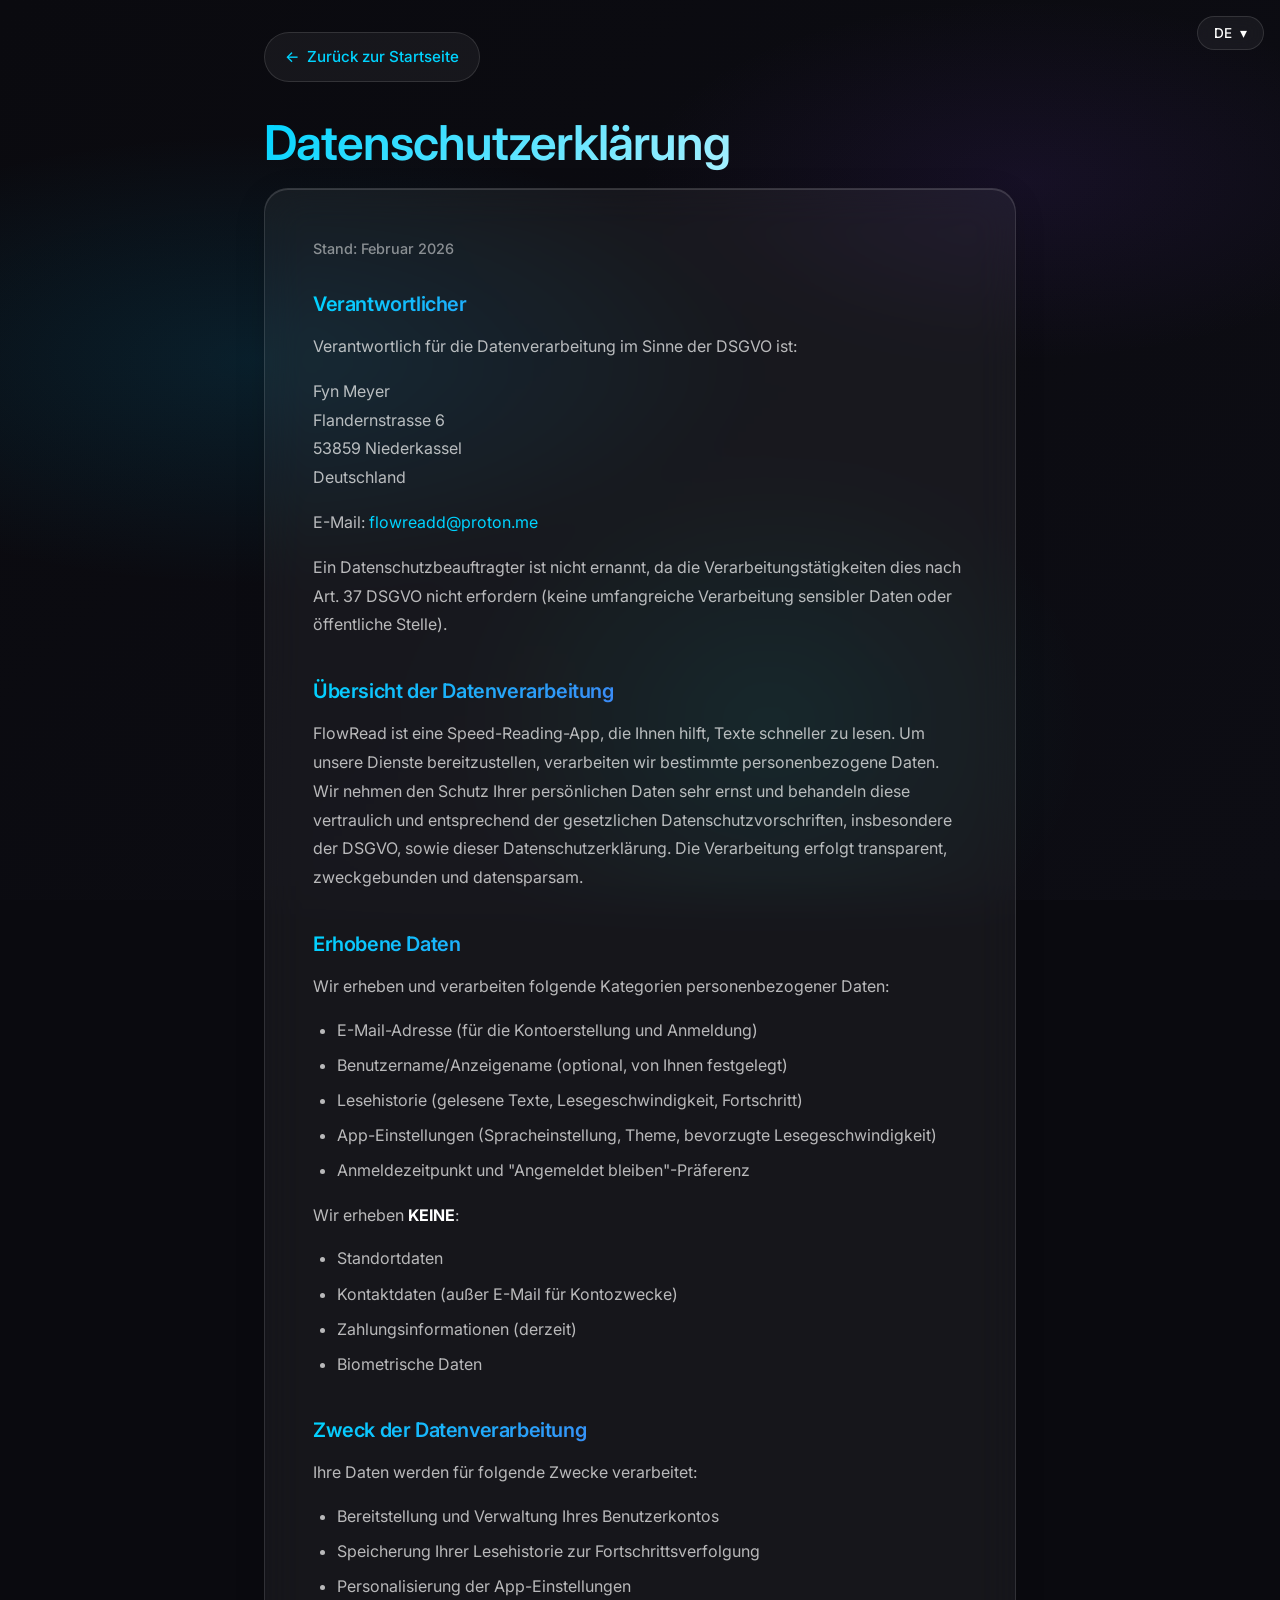
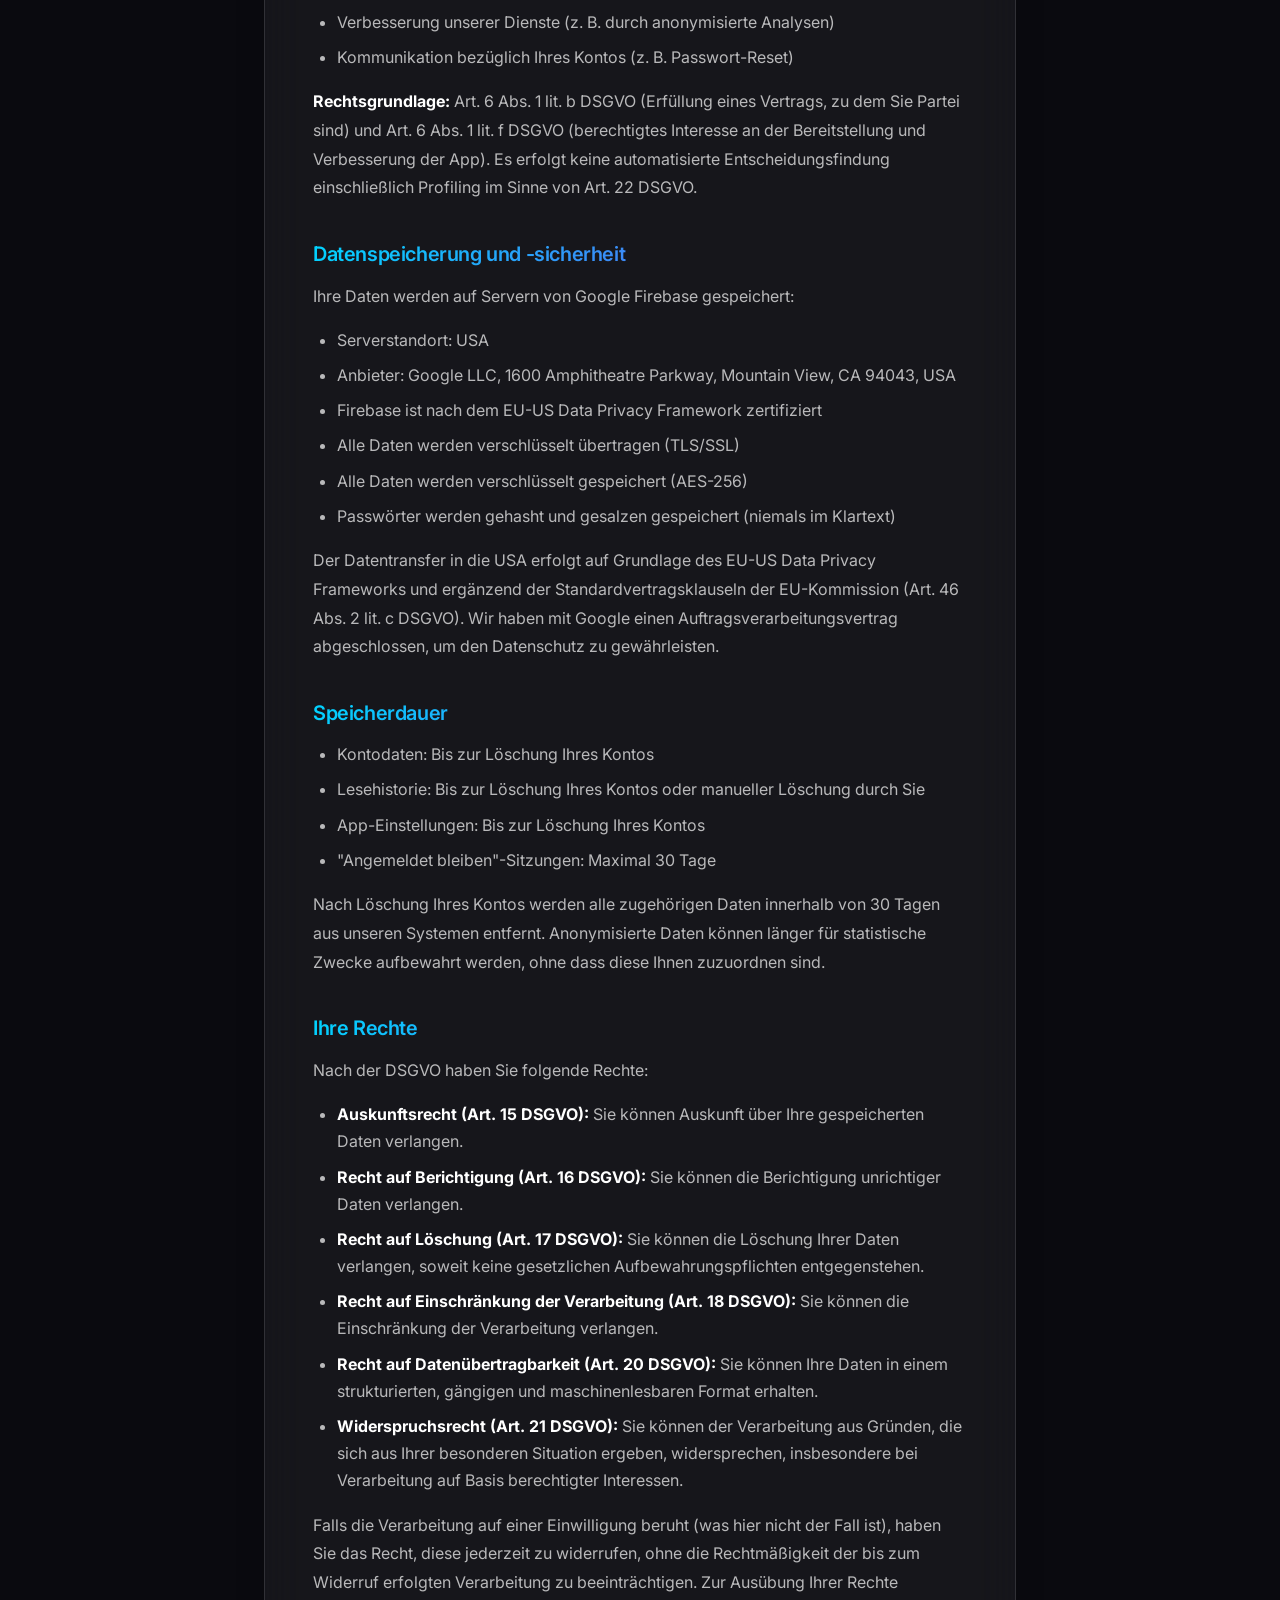
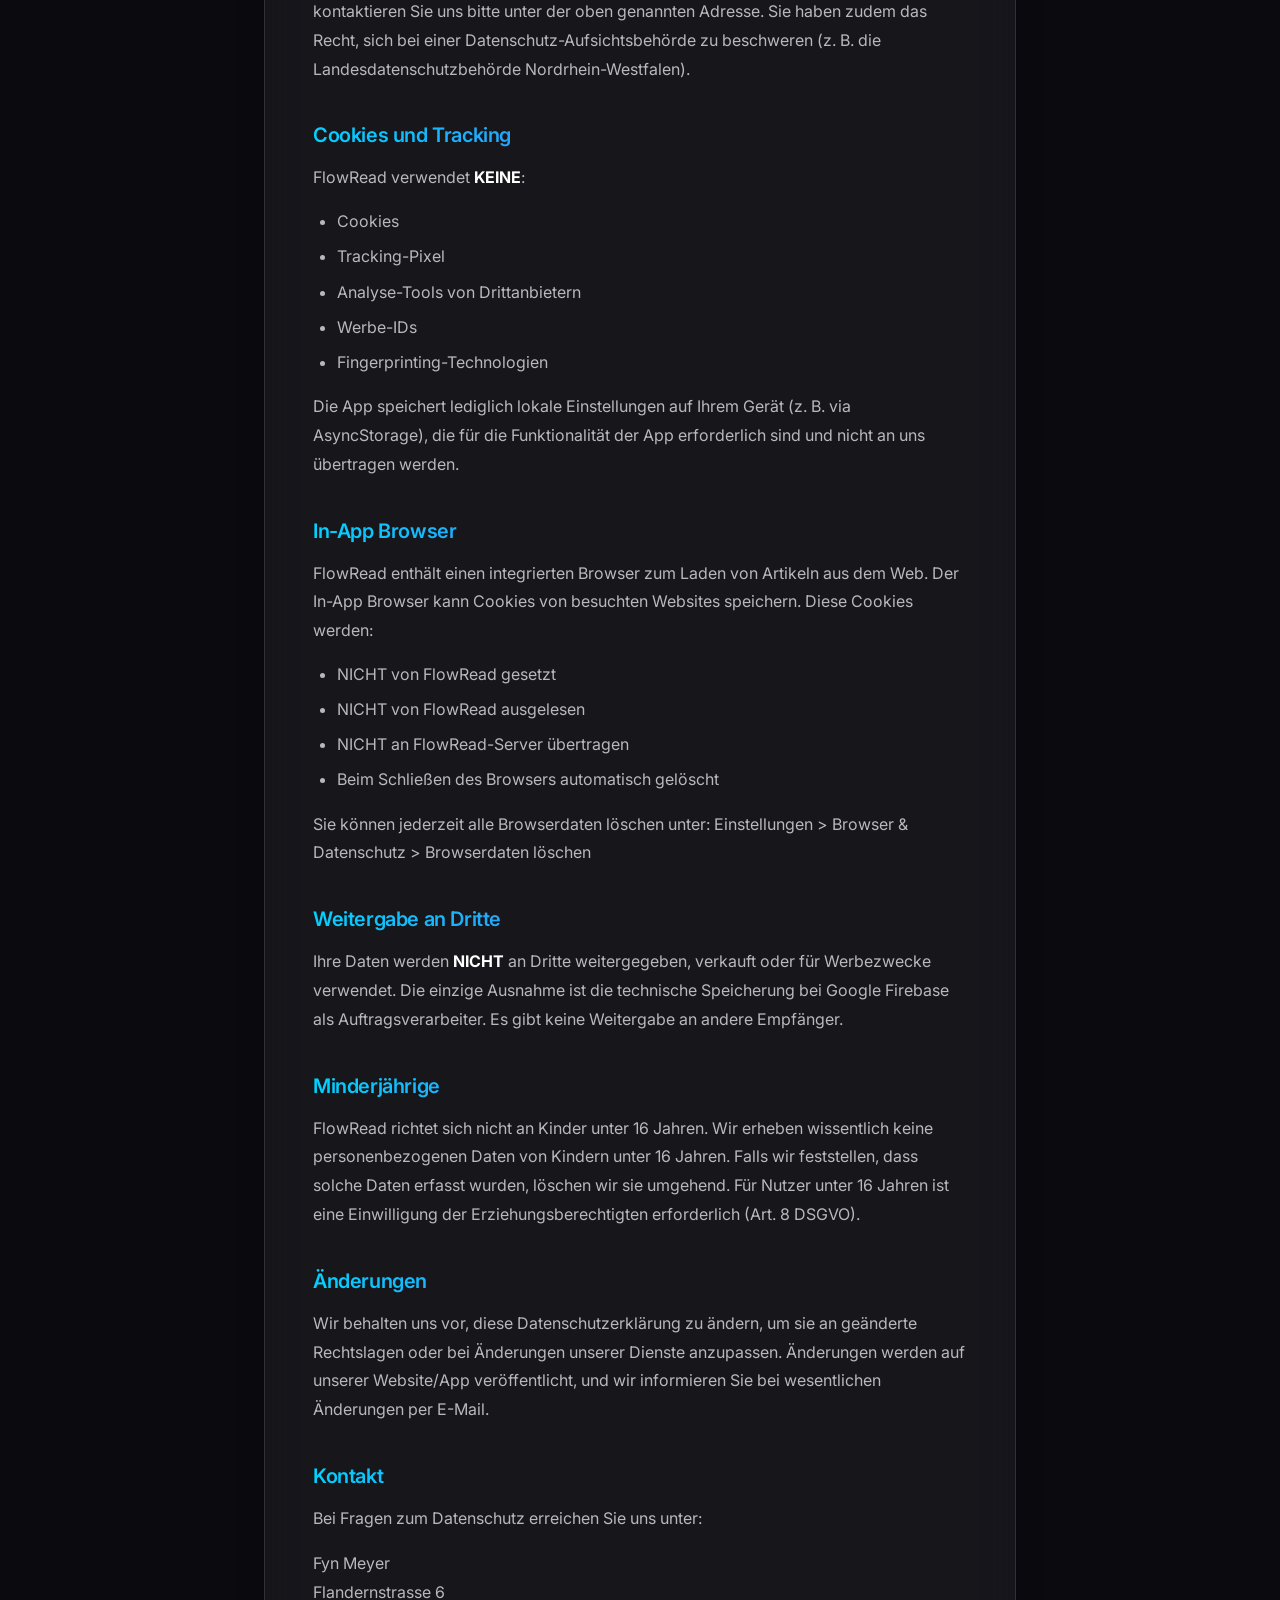
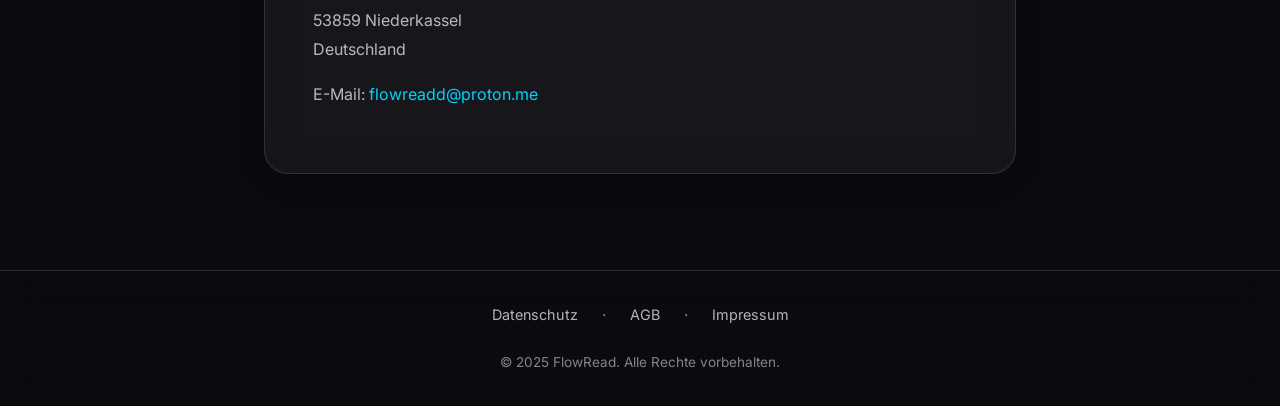
==== commit fc388925: "Update contact email from flowread.all@gmail.com to flowreadd@proton.me Replace all occurrences of t" ====
--- a/datenschutz.html
+++ b/datenschutz.html
@@ -410,7 +410,7 @@
                     Flandernstrasse 6<br>
                     53859 Niederkassel<br>
                     Deutschland</p>
-                    <p>E-Mail: <a href="mailto:flowread.all@gmail.com">flowread.all@gmail.com</a></p>
+                    <p>E-Mail: <a href="mailto:flowreadd@proton.me">flowreadd@proton.me</a></p>
                     <p>Ein Datenschutzbeauftragter ist nicht ernannt, da die Verarbeitungst&auml;tigkeiten dies nach Art. 37 DSGVO nicht erfordern (keine umfangreiche Verarbeitung sensibler Daten oder &ouml;ffentliche Stelle).</p>
 
                     <h3>&Uuml;bersicht der Datenverarbeitung</h3>
@@ -513,7 +513,7 @@
                     Flandernstrasse 6<br>
                     53859 Niederkassel<br>
                     Deutschland</p>
-                    <p>E-Mail: <a href="mailto:flowread.all@gmail.com">flowread.all@gmail.com</a></p>
+                    <p>E-Mail: <a href="mailto:flowreadd@proton.me">flowreadd@proton.me</a></p>
                 </div>
             </div>
         </div>
@@ -529,7 +529,7 @@
                     Flandernstrasse 6<br>
                     53859 Niederkassel<br>
                     Germany</p>
-                    <p>Email: <a href="mailto:flowread.all@gmail.com">flowread.all@gmail.com</a></p>
+                    <p>Email: <a href="mailto:flowreadd@proton.me">flowreadd@proton.me</a></p>
                     <p>A data protection officer has not been appointed, as the processing activities do not require this under Art. 37 GDPR (no extensive processing of sensitive data or public authority).</p>
 
                     <h3>Overview of Data Processing</h3>
@@ -632,7 +632,7 @@
                     Flandernstrasse 6<br>
                     53859 Niederkassel<br>
                     Germany</p>
-                    <p>Email: <a href="mailto:flowread.all@gmail.com">flowread.all@gmail.com</a></p>
+                    <p>Email: <a href="mailto:flowreadd@proton.me">flowreadd@proton.me</a></p>
                 </div>
             </div>
         </div>
@@ -648,7 +648,7 @@
                     Flandernstrasse 6<br>
                     53859 Niederkassel<br>
                     Allemagne</p>
-                    <p>E-mail : <a href="mailto:flowread.all@gmail.com">flowread.all@gmail.com</a></p>
+                    <p>E-mail : <a href="mailto:flowreadd@proton.me">flowreadd@proton.me</a></p>
                     <p>Aucun d&eacute;l&eacute;gu&eacute; &agrave; la protection des donn&eacute;es n'a &eacute;t&eacute; d&eacute;sign&eacute;, car les activit&eacute;s de traitement ne l'exigent pas en vertu de l'art. 37 RGPD (pas de traitement &agrave; grande &eacute;chelle de donn&eacute;es sensibles ni d'autorit&eacute; publique).</p>
 
                     <h3>Aper&ccedil;u du traitement des donn&eacute;es</h3>
@@ -751,7 +751,7 @@
                     Flandernstrasse 6<br>
                     53859 Niederkassel<br>
                     Allemagne</p>
-                    <p>E-mail : <a href="mailto:flowread.all@gmail.com">flowread.all@gmail.com</a></p>
+                    <p>E-mail : <a href="mailto:flowreadd@proton.me">flowreadd@proton.me</a></p>
                 </div>
             </div>
         </div>
@@ -767,7 +767,7 @@
                     Flandernstrasse 6<br>
                     53859 Niederkassel<br>
                     Alemania</p>
-                    <p>Correo electr&oacute;nico: <a href="mailto:flowread.all@gmail.com">flowread.all@gmail.com</a></p>
+                    <p>Correo electr&oacute;nico: <a href="mailto:flowreadd@proton.me">flowreadd@proton.me</a></p>
                     <p>No se ha designado un delegado de protecci&oacute;n de datos, ya que las actividades de tratamiento no lo requieren seg&uacute;n el Art. 37 RGPD (no hay tratamiento a gran escala de datos sensibles ni autoridad p&uacute;blica).</p>
 
                     <h3>Resumen del tratamiento de datos</h3>
@@ -870,7 +870,7 @@
                     Flandernstrasse 6<br>
                     53859 Niederkassel<br>
                     Alemania</p>
-                    <p>Correo electr&oacute;nico: <a href="mailto:flowread.all@gmail.com">flowread.all@gmail.com</a></p>
+                    <p>Correo electr&oacute;nico: <a href="mailto:flowreadd@proton.me">flowreadd@proton.me</a></p>
                 </div>
             </div>
         </div>
@@ -886,7 +886,7 @@
                     Flandernstrasse 6<br>
                     53859 Niederkassel<br>
                     Germania</p>
-                    <p>E-mail: <a href="mailto:flowread.all@gmail.com">flowread.all@gmail.com</a></p>
+                    <p>E-mail: <a href="mailto:flowreadd@proton.me">flowreadd@proton.me</a></p>
                     <p>Non &egrave; stato nominato un responsabile della protezione dei dati, in quanto le attivit&agrave; di trattamento non lo richiedono ai sensi dell'Art. 37 GDPR (nessun trattamento su larga scala di dati sensibili o autorit&agrave; pubblica).</p>
 
                     <h3>Panoramica del trattamento dei dati</h3>
@@ -989,7 +989,7 @@
                     Flandernstrasse 6<br>
                     53859 Niederkassel<br>
                     Germania</p>
-                    <p>E-mail: <a href="mailto:flowread.all@gmail.com">flowread.all@gmail.com</a></p>
+                    <p>E-mail: <a href="mailto:flowreadd@proton.me">flowreadd@proton.me</a></p>
                 </div>
             </div>
         </div>
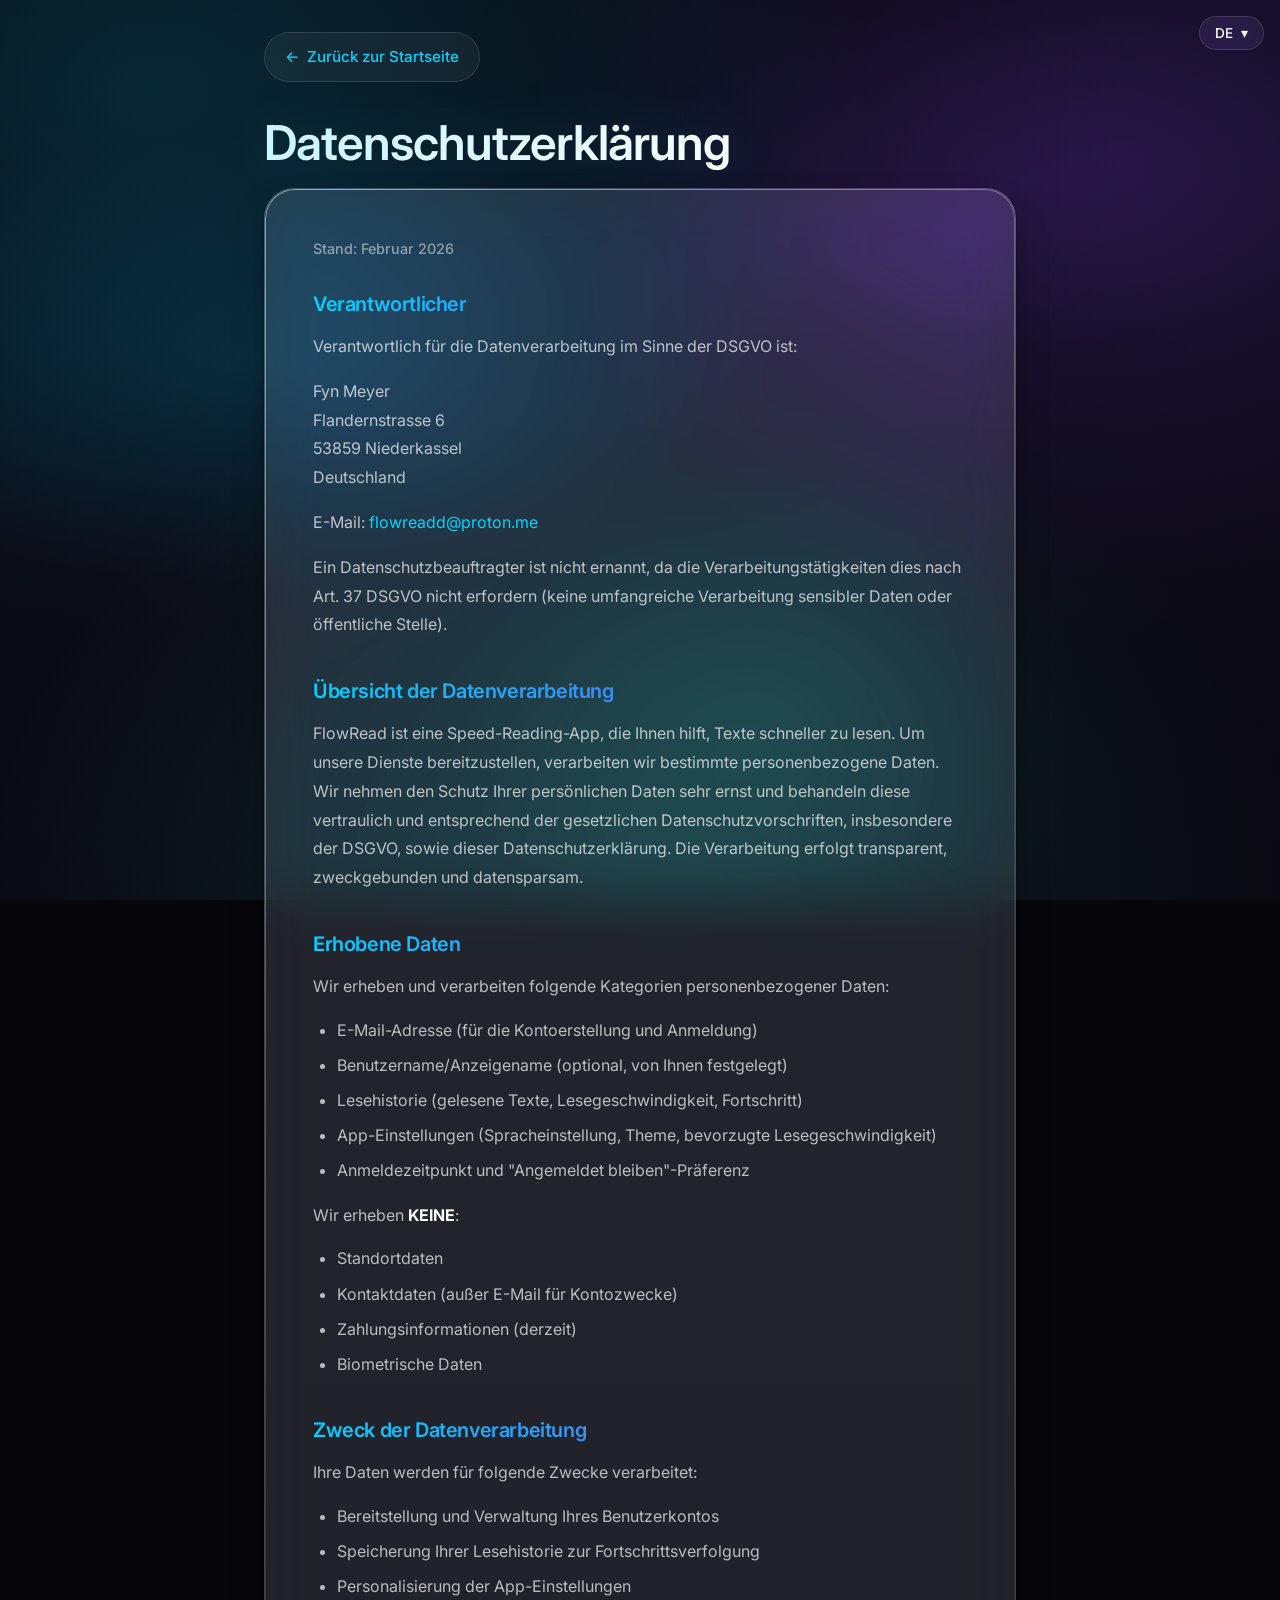
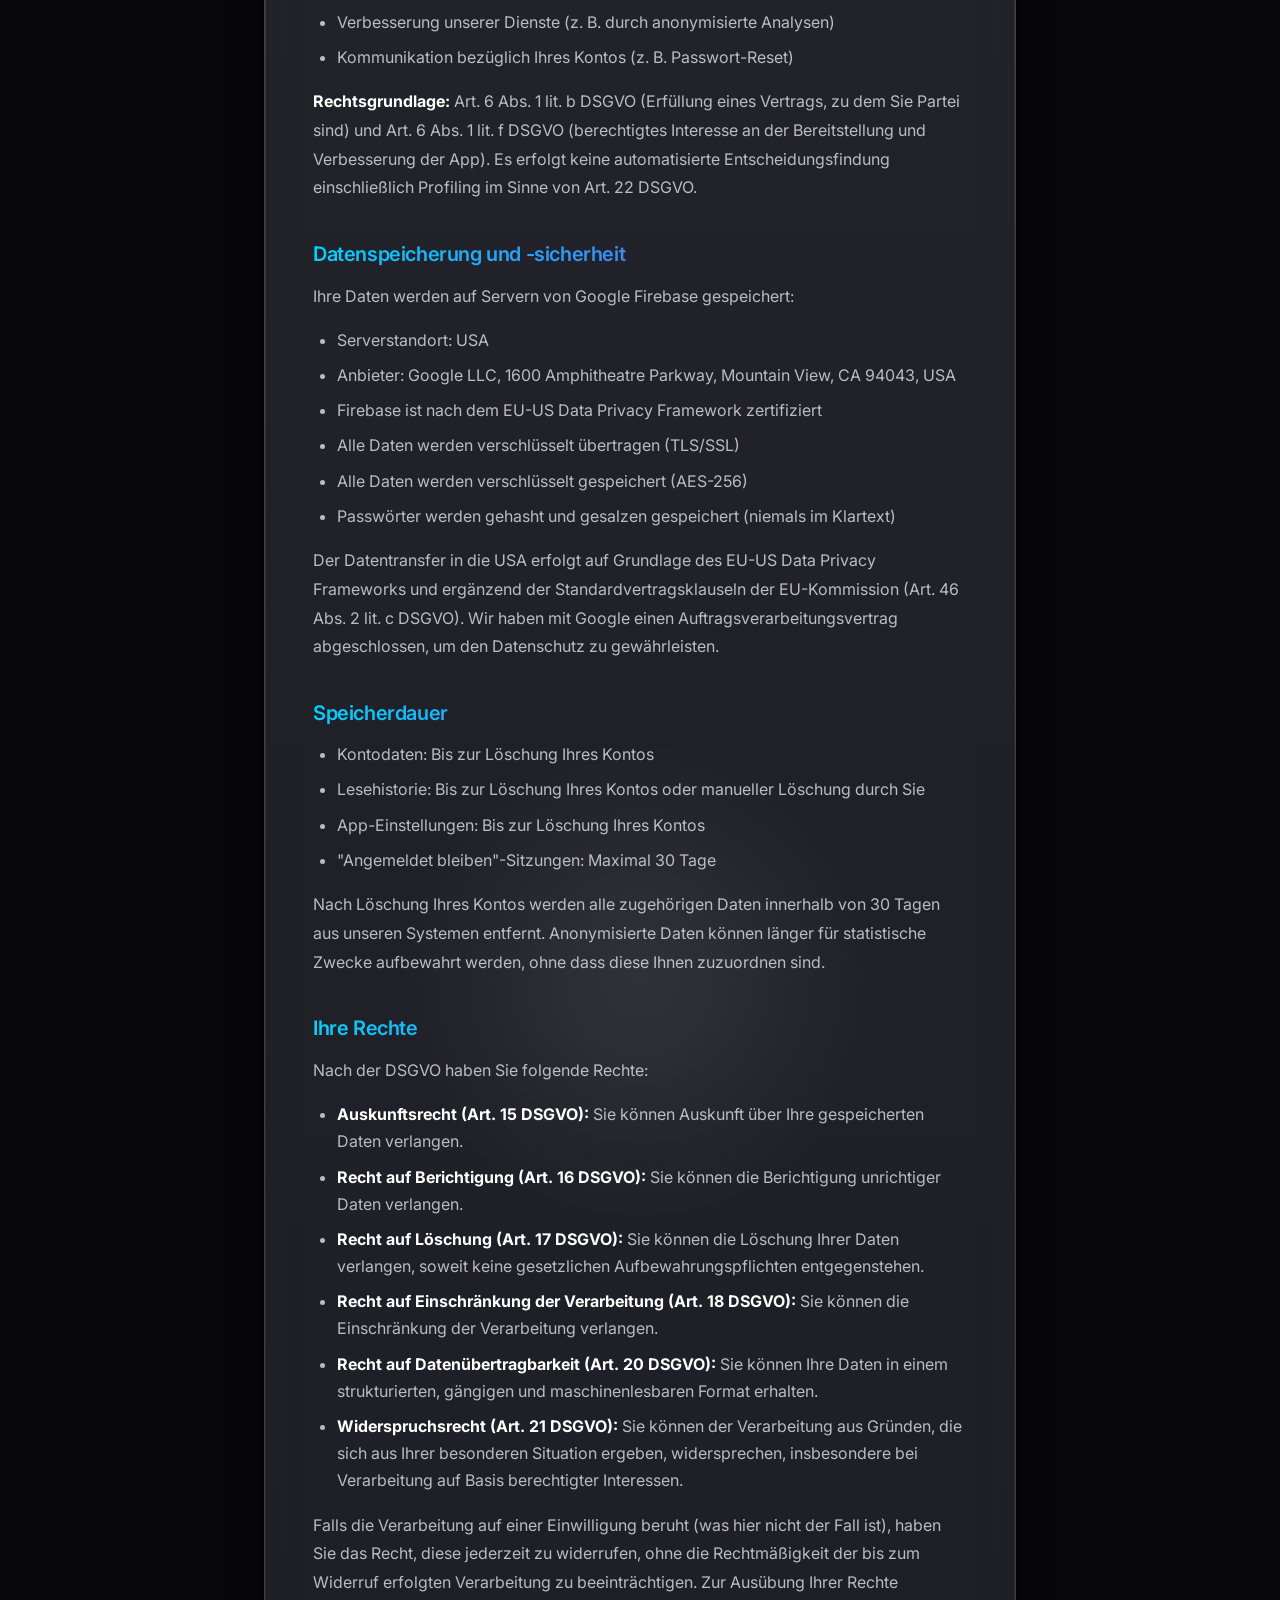
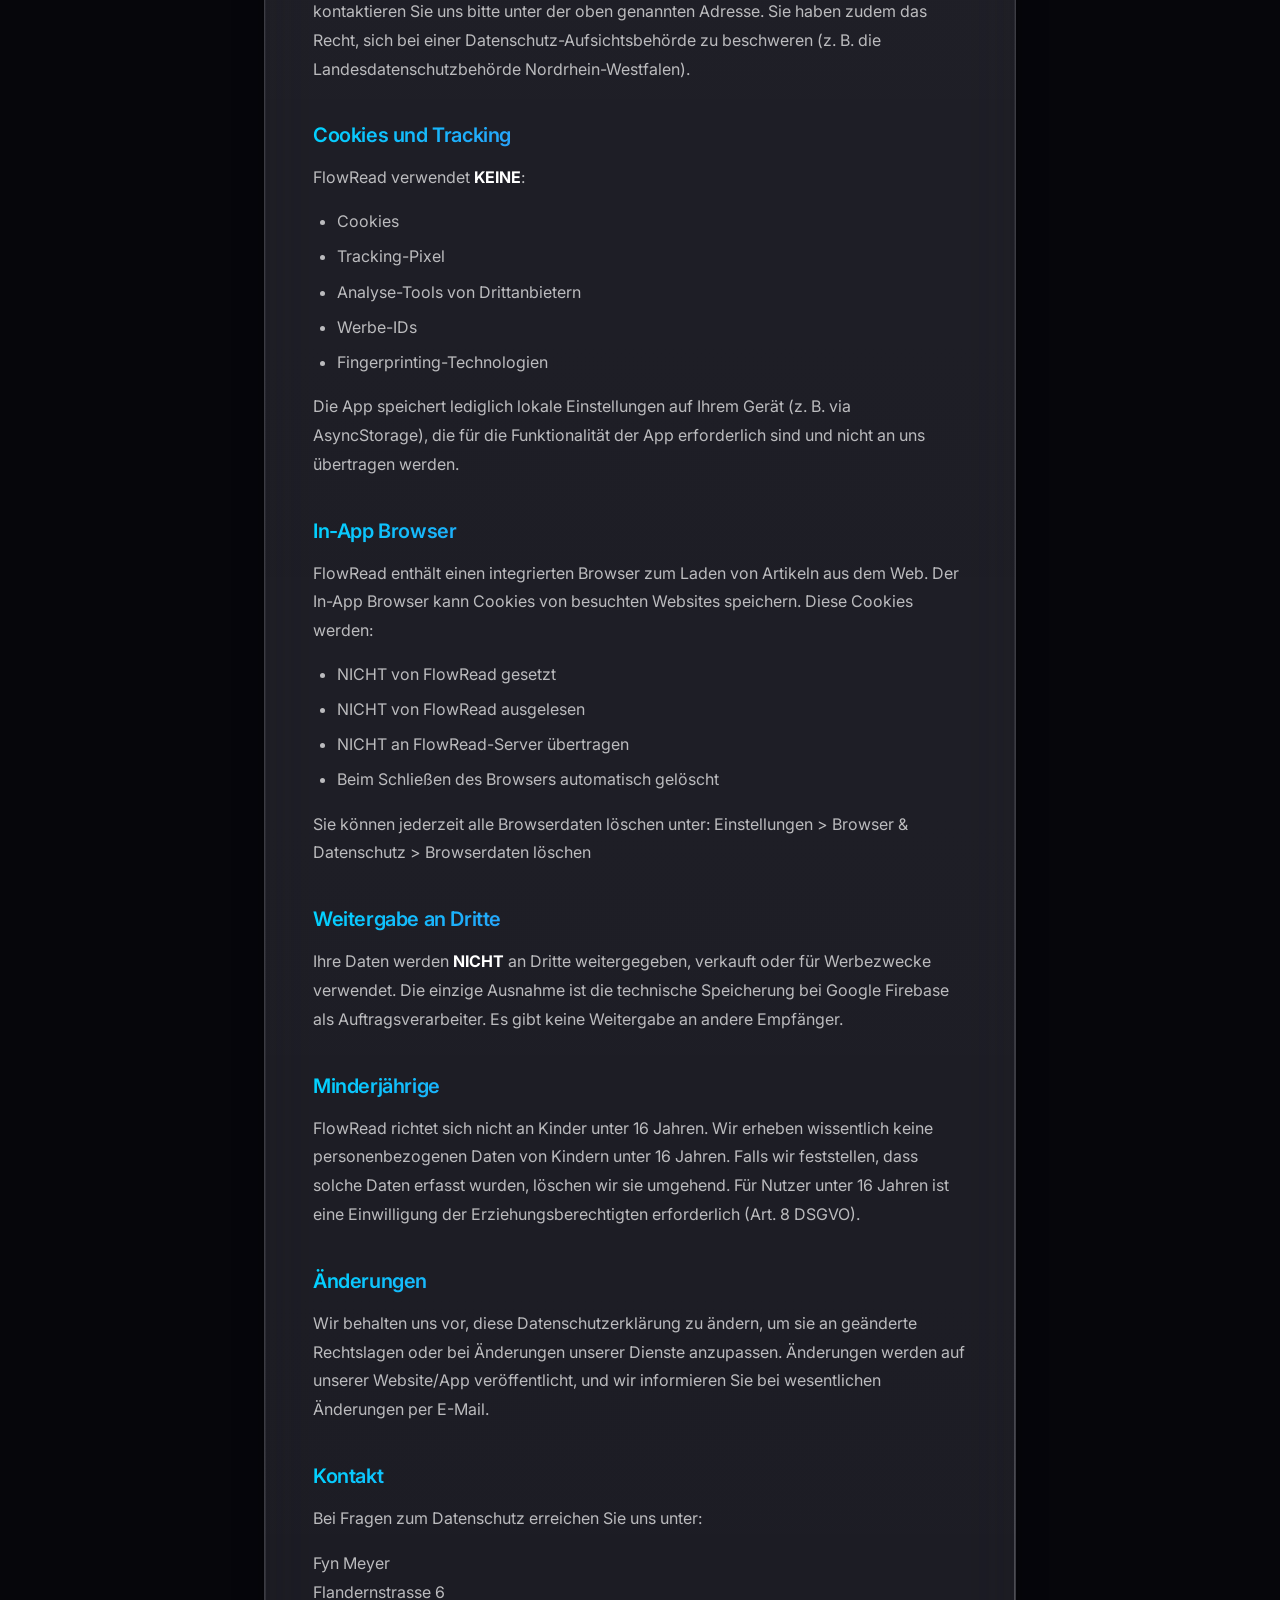
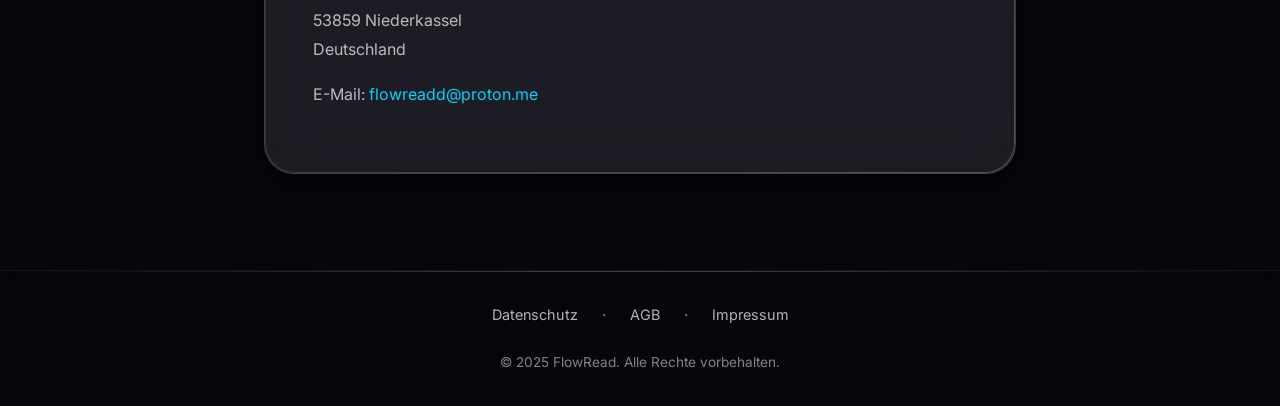
==== commit 774e933a: "Redesign website with Apple-style Liquid Glass material Introduce a shared liquid-glass.css overlay " ====
--- a/datenschutz.html
+++ b/datenschutz.html
@@ -363,6 +363,7 @@
             }
         }
     </style>
+    <link rel="stylesheet" href="liquid-glass.css">
 </head>
 <body data-lang="de">
     <div class="mesh-gradient"></div>
@@ -1041,6 +1042,13 @@
         }
 
         function setLanguage(lang) {
+            // DE/EN have dedicated URLs — redirect instead of switching in place
+            if (lang === 'en') {
+                localStorage.setItem('flowread-lang', 'en');
+                window.location.href = 'privacy-policy.html';
+                return;
+            }
+
             document.body.setAttribute('data-lang', lang);
             document.documentElement.lang = lang;
             localStorage.setItem('flowread-lang', lang);
@@ -1069,9 +1077,9 @@
             }
         });
 
-        // Initialize language on page load
-        const savedLang = localStorage.getItem('flowread-lang') || 'de';
-        setLanguage(savedLang);
+        // This is the German privacy page — always display German
+        setLanguage('de');
     </script>
+    <script src="liquid-glass.js" defer></script>
 </body>
 </html>
--- a/liquid-glass.css
+++ b/liquid-glass.css
@@ -0,0 +1,615 @@
+/* ============================================================
+   FlowRead · Liquid Glass Overlay
+   Apple-inspired "Liquid Glass" material applied across all pages.
+   This file is loaded AFTER each page's inline <style> block, so
+   it intentionally overrides the baseline glass morphism with
+   richer refraction, specular highlights and spring motion.
+   ============================================================ */
+
+:root {
+    /* Liquid Glass materials — thin / regular / thick */
+    --lg-thin-bg: rgba(255, 255, 255, 0.045);
+    --lg-regular-bg: rgba(255, 255, 255, 0.07);
+    --lg-thick-bg: rgba(255, 255, 255, 0.11);
+    --lg-tint: rgba(180, 220, 255, 0.04);
+
+    /* Borders: a bright top edge and a soft body edge (specular) */
+    --lg-edge-bright: rgba(255, 255, 255, 0.55);
+    --lg-edge-dim: rgba(255, 255, 255, 0.06);
+    --lg-border: rgba(255, 255, 255, 0.14);
+    --lg-border-strong: rgba(255, 255, 255, 0.28);
+
+    /* Shadows — soft ambient + contact + inner highlights */
+    --lg-shadow: 0 1px 0 rgba(255, 255, 255, 0.08) inset,
+                 0 0 0 1px rgba(255, 255, 255, 0.04) inset,
+                 0 18px 40px -16px rgba(0, 0, 0, 0.55),
+                 0 8px 20px -10px rgba(0, 0, 0, 0.45),
+                 0 2px 4px rgba(0, 0, 0, 0.25);
+    --lg-shadow-raised: 0 1px 0 rgba(255, 255, 255, 0.12) inset,
+                        0 0 0 1px rgba(255, 255, 255, 0.06) inset,
+                        0 28px 60px -20px rgba(0, 0, 0, 0.6),
+                        0 12px 28px -12px rgba(0, 0, 0, 0.45),
+                        0 0 0 1px rgba(255, 255, 255, 0.04);
+    --lg-glow: 0 0 60px rgba(0, 212, 255, 0.25),
+               0 0 120px rgba(124, 58, 237, 0.18);
+
+    /* Motion — Apple-style spring easings */
+    --lg-spring: cubic-bezier(0.22, 1, 0.36, 1);
+    --lg-spring-soft: cubic-bezier(0.32, 0.72, 0, 1);
+    --lg-bounce: cubic-bezier(0.34, 1.56, 0.64, 1);
+
+    /* Continuous corner radii (squircle feel) */
+    --lg-radius-sm: 14px;
+    --lg-radius-md: 22px;
+    --lg-radius-lg: 30px;
+    --lg-radius-xl: 40px;
+    --lg-radius-pill: 999px;
+
+    /* Mouse spotlight — set by JS, fallback keeps glass tasteful */
+    --lg-mx: 50%;
+    --lg-my: 50%;
+}
+
+/* ================= Global refinements ================= */
+html {
+    scroll-behavior: smooth;
+}
+
+body {
+    -webkit-font-smoothing: antialiased;
+    -moz-osx-font-smoothing: grayscale;
+    text-rendering: optimizeLegibility;
+    background: #06060b;
+}
+
+/* ================= Living background ================= */
+/* Slightly richer, more alive mesh with an extra soft blob
+   that drifts independently — feels like light through glass. */
+.mesh-gradient {
+    background:
+        radial-gradient(1200px 900px at 12% 10%, rgba(0, 175, 220, 0.18), transparent 60%),
+        radial-gradient(1000px 800px at 88% 18%, rgba(124, 58, 237, 0.18), transparent 60%),
+        radial-gradient(1100px 900px at 50% 100%, rgba(0, 200, 170, 0.14), transparent 60%),
+        linear-gradient(160deg, #07070d 0%, #0a0a14 45%, #09070f 100%);
+}
+
+.mesh-gradient::after {
+    background:
+        radial-gradient(ellipse 55% 40% at 72% 55%, rgba(0, 212, 255, 0.12) 0%, transparent 55%),
+        radial-gradient(ellipse 45% 45% at 22% 72%, rgba(168, 85, 247, 0.10) 0%, transparent 55%),
+        radial-gradient(ellipse 35% 30% at 50% 30%, rgba(255, 255, 255, 0.04) 0%, transparent 60%);
+    animation-duration: 28s;
+    mix-blend-mode: screen;
+}
+
+/* Fine "grain" over the whole page — adds physicality to glass. */
+body::before {
+    content: "";
+    position: fixed;
+    inset: 0;
+    pointer-events: none;
+    z-index: 0;
+    opacity: 0.35;
+    mix-blend-mode: overlay;
+    background-image: url("data:image/svg+xml;utf8,<svg xmlns='http://www.w3.org/2000/svg' width='160' height='160'><filter id='n'><feTurbulence type='fractalNoise' baseFrequency='0.9' numOctaves='2' stitchTiles='stitch'/><feColorMatrix values='0 0 0 0 1  0 0 0 0 1  0 0 0 0 1  0 0 0 0.035 0'/></filter><rect width='100%25' height='100%25' filter='url(%23n)'/></svg>");
+}
+
+/* ================= The Liquid Glass material ================= */
+/* Applied to every existing glass surface via common selectors.
+   Uses multi-filter backdrop + specular edge + mouse spotlight. */
+.glass-card,
+.feature-card,
+.support-card,
+.legal-section,
+.contact-form,
+.impressum-card,
+.rsvp-demo,
+.primary-contact-card,
+.bug-template,
+.faq-item {
+    position: relative;
+    background:
+        radial-gradient(600px circle at var(--lg-mx) var(--lg-my), rgba(255, 255, 255, 0.08), transparent 40%),
+        linear-gradient(180deg, rgba(255, 255, 255, 0.06), rgba(255, 255, 255, 0.02)) ,
+        var(--lg-regular-bg) !important;
+    backdrop-filter: blur(28px) saturate(180%) brightness(1.05) !important;
+    -webkit-backdrop-filter: blur(28px) saturate(180%) brightness(1.05) !important;
+    border: 1px solid var(--lg-border) !important;
+    border-radius: var(--lg-radius-lg) !important;
+    box-shadow: var(--lg-shadow) !important;
+    transition: transform 0.55s var(--lg-spring),
+                box-shadow 0.55s var(--lg-spring),
+                background 0.55s var(--lg-spring),
+                border-color 0.4s var(--lg-spring) !important;
+    isolation: isolate;
+    overflow: hidden;
+}
+
+/* Bright specular edge across the top — the hallmark of Liquid Glass */
+.glass-card::before,
+.feature-card::before,
+.support-card::before,
+.legal-section::before,
+.contact-form::before,
+.impressum-card::before,
+.rsvp-demo::before,
+.primary-contact-card::before,
+.bug-template::before,
+.faq-item::before {
+    content: "";
+    position: absolute;
+    inset: 0;
+    border-radius: inherit;
+    padding: 1px;
+    background: linear-gradient(
+        135deg,
+        rgba(255, 255, 255, 0.55) 0%,
+        rgba(255, 255, 255, 0.08) 25%,
+        rgba(255, 255, 255, 0) 55%,
+        rgba(255, 255, 255, 0.04) 80%,
+        rgba(255, 255, 255, 0.25) 100%
+    );
+    -webkit-mask: linear-gradient(#000, #000) content-box, linear-gradient(#000, #000);
+    -webkit-mask-composite: xor;
+            mask-composite: exclude;
+    pointer-events: none;
+    opacity: 0.9;
+    z-index: 2;
+}
+
+/* Soft inner glow that tracks the cursor — refraction illusion */
+.glass-card::after,
+.feature-card::after,
+.support-card::after,
+.legal-section::after,
+.contact-form::after,
+.impressum-card::after,
+.rsvp-demo::after,
+.primary-contact-card::after,
+.bug-template::after {
+    content: "";
+    position: absolute;
+    inset: 0;
+    border-radius: inherit;
+    pointer-events: none;
+    background: radial-gradient(280px circle at var(--lg-mx) var(--lg-my),
+        rgba(255, 255, 255, 0.12),
+        rgba(255, 255, 255, 0) 60%);
+    opacity: 0;
+    transition: opacity 0.5s var(--lg-spring);
+    z-index: 1;
+    mix-blend-mode: soft-light;
+}
+
+.glass-card:hover::after,
+.feature-card:hover::after,
+.support-card:hover::after,
+.legal-section:hover::after,
+.contact-form:hover::after,
+.impressum-card:hover::after,
+.rsvp-demo:hover::after,
+.primary-contact-card:hover::after,
+.bug-template:hover::after {
+    opacity: 1;
+}
+
+.glass-card:hover,
+.feature-card:hover,
+.support-card:hover,
+.primary-contact-card:hover {
+    transform: translateY(-8px) !important;
+    background:
+        radial-gradient(600px circle at var(--lg-mx) var(--lg-my), rgba(255, 255, 255, 0.12), transparent 40%),
+        linear-gradient(180deg, rgba(255, 255, 255, 0.09), rgba(255, 255, 255, 0.03)) ,
+        var(--lg-thick-bg) !important;
+    border-color: var(--lg-border-strong) !important;
+    box-shadow: var(--lg-shadow-raised), var(--lg-glow) !important;
+}
+
+/* Child elements sit above the decorative layers */
+.glass-card > *,
+.feature-card > *,
+.support-card > *,
+.legal-section > *,
+.contact-form > *,
+.impressum-card > *,
+.rsvp-demo > *,
+.primary-contact-card > *,
+.bug-template > *,
+.faq-item > * {
+    position: relative;
+    z-index: 3;
+}
+
+/* ================= Floating glass nav ================= */
+header {
+    padding-top: calc(env(safe-area-inset-top, 0px) + 0.9rem) !important;
+    padding-bottom: 0.9rem !important;
+    transition: padding 0.5s var(--lg-spring), transform 0.4s var(--lg-spring) !important;
+}
+
+header.scrolled {
+    background: transparent !important;
+    border-bottom: none !important;
+    backdrop-filter: none !important;
+    -webkit-backdrop-filter: none !important;
+}
+
+header .header-content {
+    max-width: 1180px !important;
+    padding: 0.55rem 1rem 0.55rem 1.25rem !important;
+    border-radius: var(--lg-radius-pill) !important;
+    background: rgba(16, 18, 28, 0.45) !important;
+    backdrop-filter: blur(30px) saturate(200%) brightness(1.1) !important;
+    -webkit-backdrop-filter: blur(30px) saturate(200%) brightness(1.1) !important;
+    border: 1px solid rgba(255, 255, 255, 0.09) !important;
+    box-shadow:
+        0 1px 0 rgba(255, 255, 255, 0.08) inset,
+        0 12px 40px -12px rgba(0, 0, 0, 0.6),
+        0 4px 12px -4px rgba(0, 0, 0, 0.4) !important;
+    margin: 0 1rem !important;
+    position: relative;
+    overflow: visible;
+}
+
+header .header-content::before {
+    content: "";
+    position: absolute;
+    inset: 0;
+    border-radius: inherit;
+    padding: 1px;
+    background: linear-gradient(120deg,
+        rgba(255, 255, 255, 0.45) 0%,
+        rgba(255, 255, 255, 0.04) 30%,
+        rgba(255, 255, 255, 0) 60%,
+        rgba(255, 255, 255, 0.25) 100%);
+    -webkit-mask: linear-gradient(#000, #000) content-box, linear-gradient(#000, #000);
+    -webkit-mask-composite: xor;
+            mask-composite: exclude;
+    pointer-events: none;
+}
+
+header.scrolled .header-content {
+    background: rgba(10, 12, 20, 0.62) !important;
+    transform: scale(0.985);
+}
+
+nav a {
+    padding: 0.45rem 0.85rem !important;
+    border-radius: var(--lg-radius-pill) !important;
+    transition: background 0.35s var(--lg-spring), color 0.35s var(--lg-spring) !important;
+}
+
+nav a::after { display: none !important; }
+
+nav a:hover {
+    background: rgba(255, 255, 255, 0.08);
+    color: #fff !important;
+}
+
+/* Pill language button */
+.lang-btn {
+    padding: 0.5rem 0.95rem !important;
+    border-radius: var(--lg-radius-pill) !important;
+    background: rgba(255, 255, 255, 0.06) !important;
+    border: 1px solid rgba(255, 255, 255, 0.12) !important;
+    backdrop-filter: blur(14px) saturate(180%);
+    -webkit-backdrop-filter: blur(14px) saturate(180%);
+    transition: all 0.4s var(--lg-spring) !important;
+}
+
+.lang-btn:hover {
+    background: rgba(255, 255, 255, 0.11) !important;
+    border-color: rgba(255, 255, 255, 0.28) !important;
+    box-shadow: 0 0 30px rgba(0, 212, 255, 0.2), 0 0 0 1px rgba(255, 255, 255, 0.1) inset !important;
+}
+
+.lang-menu {
+    background: rgba(18, 20, 30, 0.72) !important;
+    backdrop-filter: blur(30px) saturate(200%) !important;
+    -webkit-backdrop-filter: blur(30px) saturate(200%) !important;
+    border: 1px solid rgba(255, 255, 255, 0.12) !important;
+    border-radius: var(--lg-radius-md) !important;
+    box-shadow:
+        0 1px 0 rgba(255, 255, 255, 0.1) inset,
+        0 20px 50px -10px rgba(0, 0, 0, 0.6) !important;
+    padding: 0.35rem !important;
+}
+
+.lang-menu a {
+    border-radius: var(--lg-radius-sm) !important;
+    transition: all 0.3s var(--lg-spring) !important;
+}
+
+.lang-menu a:hover {
+    background: rgba(255, 255, 255, 0.1) !important;
+}
+
+/* ================= Buttons ================= */
+.btn-primary {
+    border-radius: var(--lg-radius-pill) !important;
+    background: linear-gradient(135deg, #00D4FF 0%, #00BCD4 45%, #7C3AED 100%) !important;
+    background-size: 200% 200% !important;
+    box-shadow:
+        0 1px 0 rgba(255, 255, 255, 0.4) inset,
+        0 -6px 16px rgba(124, 58, 237, 0.35) inset,
+        0 10px 30px -8px rgba(0, 212, 255, 0.5),
+        0 4px 14px -4px rgba(124, 58, 237, 0.4) !important;
+    transition: transform 0.45s var(--lg-spring),
+                box-shadow 0.45s var(--lg-spring),
+                background-position 0.8s var(--lg-spring) !important;
+    letter-spacing: 0.2px !important;
+}
+
+.btn-primary:hover {
+    transform: translateY(-2px) scale(1.03) !important;
+    background-position: 100% 100% !important;
+    box-shadow:
+        0 1px 0 rgba(255, 255, 255, 0.5) inset,
+        0 -8px 20px rgba(124, 58, 237, 0.45) inset,
+        0 18px 40px -8px rgba(0, 212, 255, 0.55),
+        0 0 60px -10px rgba(124, 58, 237, 0.5) !important;
+}
+
+.btn-primary:active {
+    transform: translateY(0) scale(0.97) !important;
+    transition-duration: 0.15s !important;
+}
+
+.btn-secondary,
+.copy-btn,
+.btn-primary {
+    position: relative !important;
+    overflow: hidden !important;
+}
+
+.btn-secondary {
+    border-radius: var(--lg-radius-pill) !important;
+    background: rgba(255, 255, 255, 0.06) !important;
+    backdrop-filter: blur(20px) saturate(180%) !important;
+    -webkit-backdrop-filter: blur(20px) saturate(180%) !important;
+    border: 1px solid rgba(255, 255, 255, 0.16) !important;
+    box-shadow:
+        0 1px 0 rgba(255, 255, 255, 0.15) inset,
+        0 10px 30px -10px rgba(0, 0, 0, 0.5) !important;
+    transition: all 0.45s var(--lg-spring) !important;
+}
+
+.btn-secondary:hover {
+    background: rgba(255, 255, 255, 0.11) !important;
+    border-color: rgba(255, 255, 255, 0.3) !important;
+    transform: translateY(-2px) scale(1.03) !important;
+    box-shadow:
+        0 1px 0 rgba(255, 255, 255, 0.2) inset,
+        0 18px 40px -12px rgba(0, 212, 255, 0.35),
+        0 0 40px -10px rgba(124, 58, 237, 0.3) !important;
+}
+
+.btn-secondary:active { transform: scale(0.97) !important; }
+
+/* Liquid ripple on click — appended to any .btn-primary / .btn-secondary */
+.lg-ripple {
+    position: absolute;
+    border-radius: 50%;
+    background: radial-gradient(circle, rgba(255, 255, 255, 0.55), rgba(255, 255, 255, 0) 70%);
+    transform: translate(-50%, -50%) scale(0);
+    pointer-events: none;
+    animation: lgRipple 0.8s var(--lg-spring) forwards;
+}
+
+@keyframes lgRipple {
+    to { transform: translate(-50%, -50%) scale(3.2); opacity: 0; }
+}
+
+/* ================= RSVP demo polish ================= */
+.rsvp-demo {
+    border-radius: var(--lg-radius-xl) !important;
+    padding: 2.5rem 2rem !important;
+    background:
+        radial-gradient(600px circle at var(--lg-mx) var(--lg-my), rgba(0, 212, 255, 0.08), transparent 50%),
+        linear-gradient(180deg, rgba(255, 255, 255, 0.07), rgba(255, 255, 255, 0.02)),
+        rgba(255, 255, 255, 0.05) !important;
+}
+
+.rsvp-word .orp {
+    text-shadow:
+        0 0 16px rgba(0, 212, 255, 0.6),
+        0 0 40px rgba(0, 212, 255, 0.3) !important;
+}
+
+/* ================= Form fields ================= */
+.form-group input,
+.form-group textarea,
+.form-group select,
+.search-input,
+input[type="text"],
+input[type="email"],
+textarea {
+    background: rgba(255, 255, 255, 0.04) !important;
+    border: 1px solid rgba(255, 255, 255, 0.12) !important;
+    border-radius: var(--lg-radius-md) !important;
+    backdrop-filter: blur(14px) saturate(160%);
+    -webkit-backdrop-filter: blur(14px) saturate(160%);
+    transition: all 0.35s var(--lg-spring) !important;
+    box-shadow: 0 1px 0 rgba(255, 255, 255, 0.06) inset !important;
+}
+
+.form-group input:focus,
+.form-group textarea:focus,
+.form-group select:focus,
+.search-input:focus,
+input:focus,
+textarea:focus {
+    border-color: rgba(0, 212, 255, 0.55) !important;
+    background: rgba(255, 255, 255, 0.07) !important;
+    box-shadow:
+        0 0 0 4px rgba(0, 212, 255, 0.12),
+        0 0 30px rgba(0, 212, 255, 0.25),
+        0 1px 0 rgba(255, 255, 255, 0.08) inset !important;
+}
+
+/* ================= FAQ accordion ================= */
+.faq-item {
+    border-radius: var(--lg-radius-md) !important;
+    overflow: hidden;
+}
+
+.faq-item.open {
+    border-color: rgba(0, 212, 255, 0.35) !important;
+    box-shadow: var(--lg-shadow-raised), 0 0 60px rgba(0, 212, 255, 0.18) !important;
+}
+
+.faq-question {
+    padding: 1.2rem 1.4rem !important;
+    transition: background 0.3s var(--lg-spring) !important;
+}
+
+.faq-question:hover {
+    background: rgba(255, 255, 255, 0.05) !important;
+}
+
+.faq-answer {
+    transition: max-height 0.6s var(--lg-spring), padding 0.5s var(--lg-spring) !important;
+}
+
+.toggle-icon {
+    transition: transform 0.5s var(--lg-bounce) !important;
+}
+
+/* ================= Support page specifics ================= */
+.primary-contact-card { border-radius: var(--lg-radius-xl) !important; }
+.bug-template, .template-box {
+    border-radius: var(--lg-radius-md) !important;
+    background: rgba(0, 0, 0, 0.3) !important;
+    border: 1px solid rgba(255, 255, 255, 0.08) !important;
+}
+
+.copy-btn {
+    border-radius: var(--lg-radius-pill) !important;
+    transition: all 0.35s var(--lg-spring) !important;
+}
+
+/* ================= Footer ================= */
+footer {
+    background: linear-gradient(180deg, rgba(10, 10, 15, 0) 0%, rgba(6, 6, 11, 0.8) 40%, rgba(6, 6, 11, 0.95) 100%) !important;
+    backdrop-filter: blur(24px) saturate(180%) !important;
+    -webkit-backdrop-filter: blur(24px) saturate(180%) !important;
+    border-top: 1px solid rgba(255, 255, 255, 0.06) !important;
+    position: relative;
+}
+
+footer::before {
+    content: "";
+    position: absolute;
+    top: 0; left: 0; right: 0;
+    height: 1px;
+    background: linear-gradient(90deg, transparent, rgba(255, 255, 255, 0.25), transparent);
+}
+
+.footer-section a {
+    transition: color 0.3s var(--lg-spring), transform 0.3s var(--lg-spring) !important;
+    display: inline-block;
+}
+
+.footer-section a:hover {
+    color: #fff !important;
+    transform: translateX(4px);
+}
+
+/* ================= Scroll reveal ================= */
+.reveal {
+    transition:
+        opacity 0.9s var(--lg-spring),
+        transform 0.9s var(--lg-spring),
+        filter 0.9s var(--lg-spring) !important;
+    filter: blur(6px);
+}
+
+.reveal.visible { filter: blur(0); }
+
+/* ================= Hero heading refinement ================= */
+.gradient-text {
+    background: linear-gradient(120deg,
+        #c8f4ff 0%,
+        #ffffff 35%,
+        #d8c5ff 65%,
+        #8b5cf6 100%) !important;
+    -webkit-background-clip: text !important;
+    background-clip: text !important;
+    background-size: 220% 220% !important;
+    filter: drop-shadow(0 2px 30px rgba(0, 212, 255, 0.15));
+}
+
+.hero-icon {
+    border-radius: 30px !important;
+    box-shadow:
+        0 1px 0 rgba(255, 255, 255, 0.3) inset,
+        0 30px 70px -20px rgba(0, 0, 0, 0.6),
+        0 0 0 1px rgba(255, 255, 255, 0.06),
+        0 0 80px rgba(0, 212, 255, 0.25),
+        0 0 140px rgba(124, 58, 237, 0.18) !important;
+}
+
+/* ================= Language screen — impressum ================= */
+.impressum-card { border-radius: var(--lg-radius-xl) !important; }
+
+/* ================= Scrollbar ================= */
+*::-webkit-scrollbar { width: 8px; height: 8px; }
+*::-webkit-scrollbar-track { background: transparent; }
+*::-webkit-scrollbar-thumb {
+    background: rgba(255, 255, 255, 0.12);
+    border-radius: 999px;
+}
+*::-webkit-scrollbar-thumb:hover { background: rgba(0, 212, 255, 0.4); }
+
+/* ================= Mobile nav — full glass sheet ================= */
+@media (max-width: 768px) {
+    header .header-content {
+        margin: 0 0.75rem !important;
+        padding: 0.55rem 0.65rem 0.55rem 1rem !important;
+    }
+
+    nav.active {
+        background: rgba(8, 8, 14, 0.72) !important;
+        backdrop-filter: blur(40px) saturate(180%) !important;
+        -webkit-backdrop-filter: blur(40px) saturate(180%) !important;
+    }
+
+    nav a {
+        background: rgba(255, 255, 255, 0.04);
+        border: 1px solid rgba(255, 255, 255, 0.08);
+        border-radius: var(--lg-radius-md) !important;
+        width: min(320px, 80%);
+        max-width: 320px;
+    }
+
+    .sticky-cta {
+        background: rgba(8, 8, 14, 0.7) !important;
+        backdrop-filter: blur(30px) saturate(180%) !important;
+        -webkit-backdrop-filter: blur(30px) saturate(180%) !important;
+        border-top: 1px solid rgba(255, 255, 255, 0.08) !important;
+    }
+}
+
+/* ================= Touch device tuning ================= */
+@media (hover: none) and (pointer: coarse) {
+    .glass-card:hover,
+    .feature-card:hover,
+    .support-card:hover,
+    .primary-contact-card:hover {
+        transform: none !important;
+    }
+    .glass-card::after,
+    .feature-card::after,
+    .support-card::after { display: none; }
+}
+
+/* ================= Reduced motion ================= */
+@media (prefers-reduced-motion: reduce) {
+    *, *::before, *::after {
+        animation-duration: 0.001ms !important;
+        transition-duration: 0.001ms !important;
+    }
+    .reveal { filter: none; }
+    body::before { display: none; }
+}
